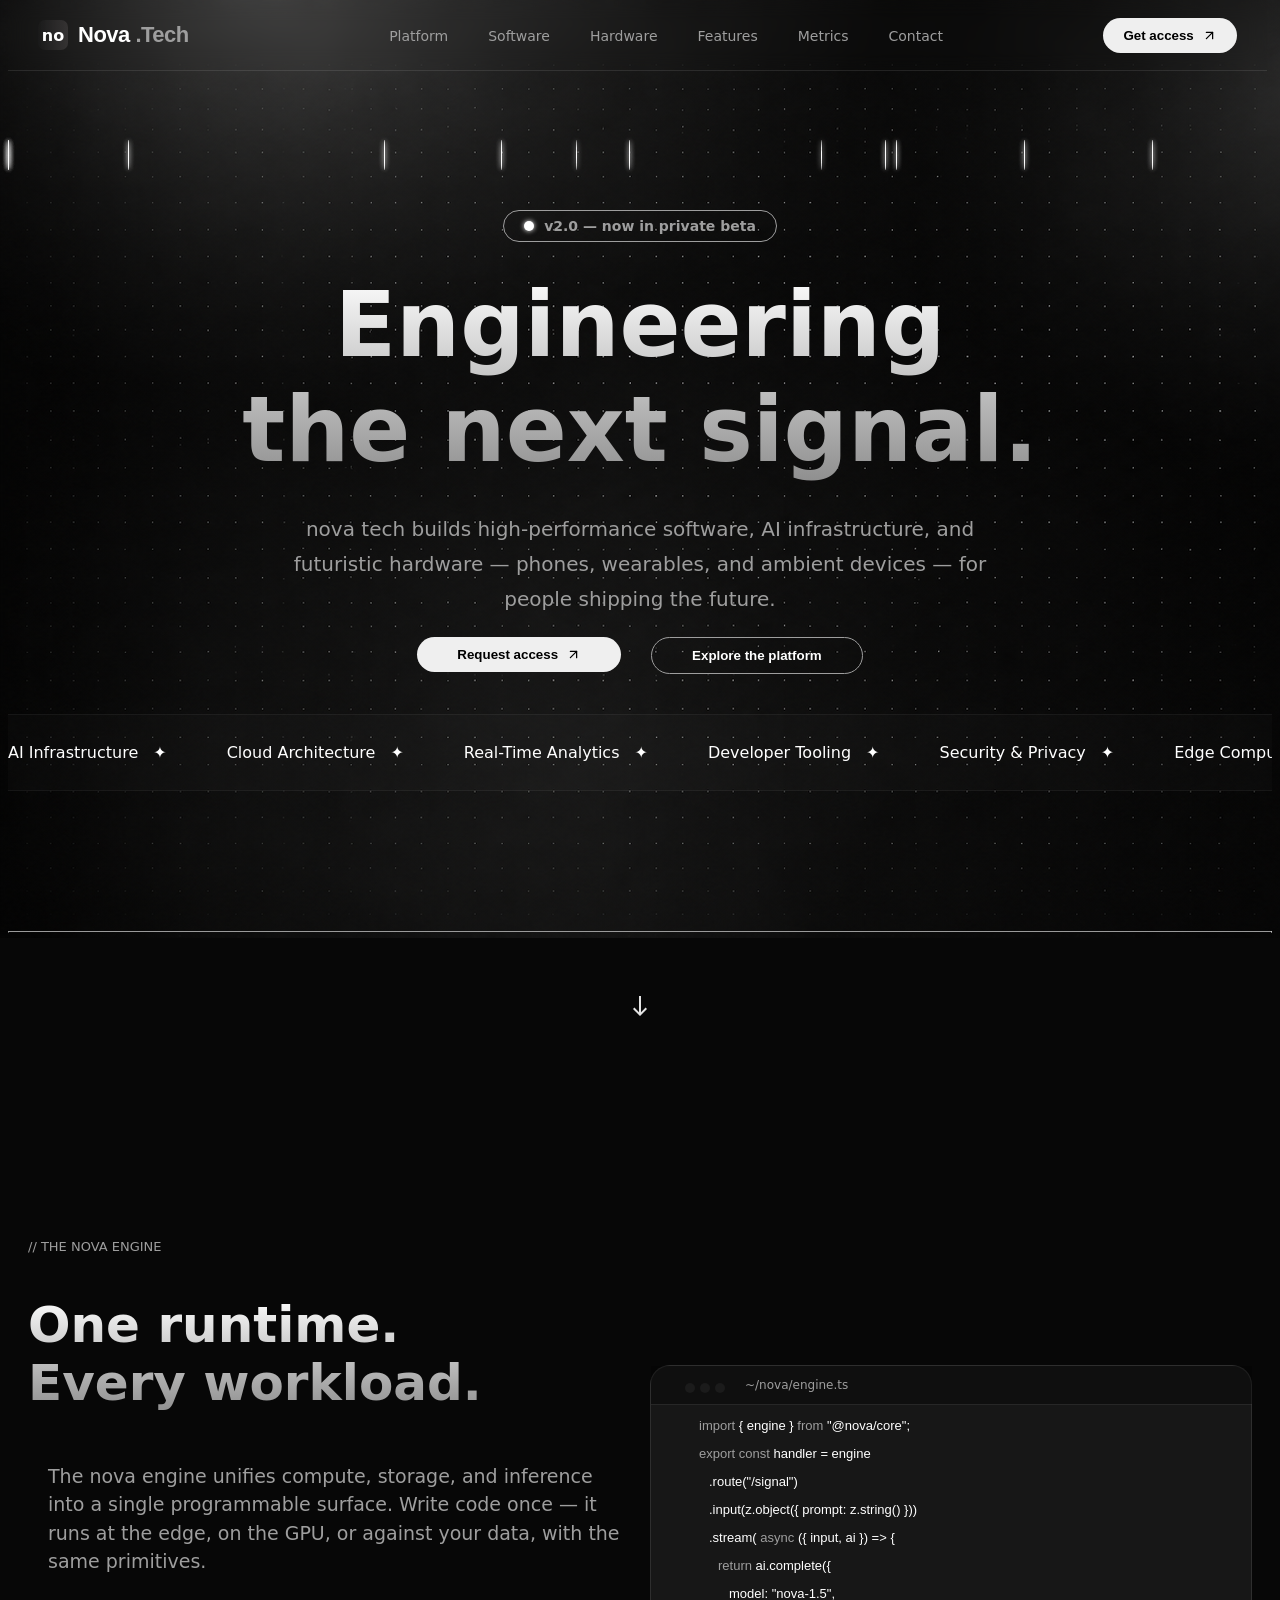
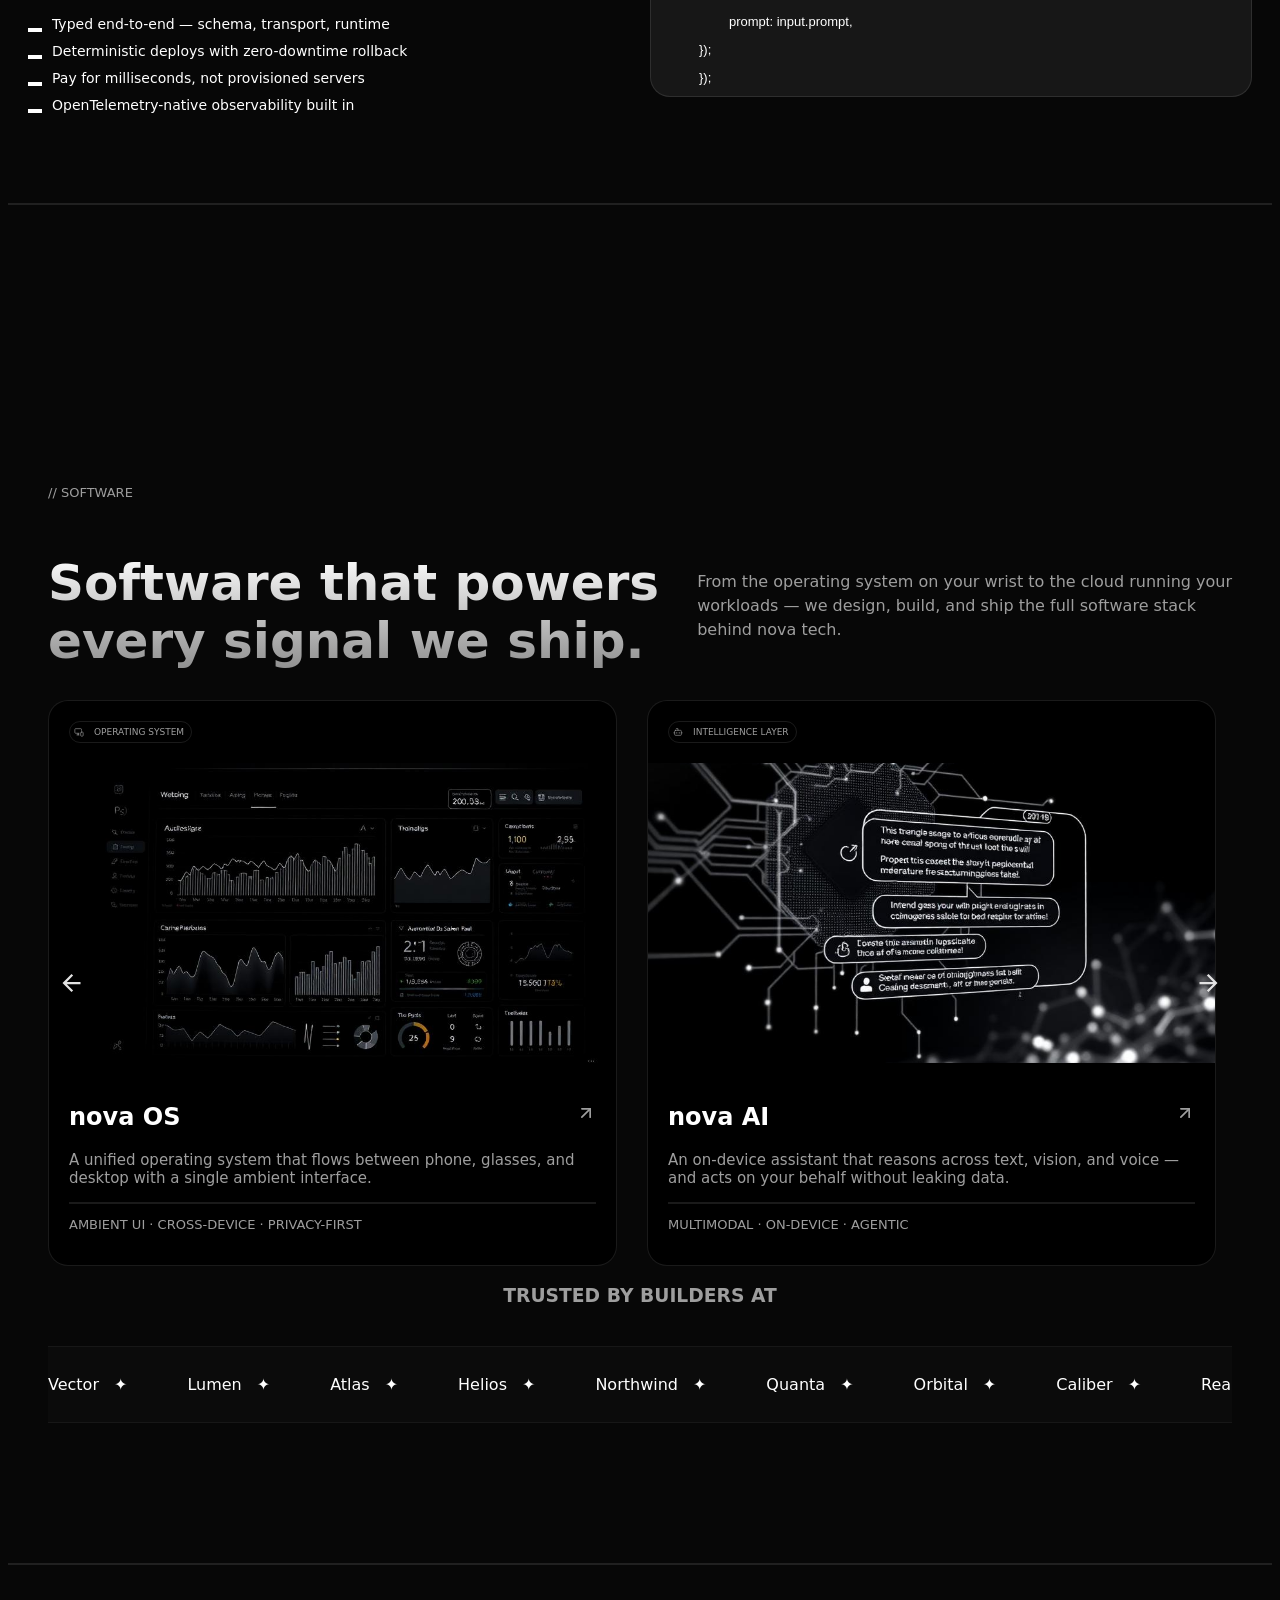
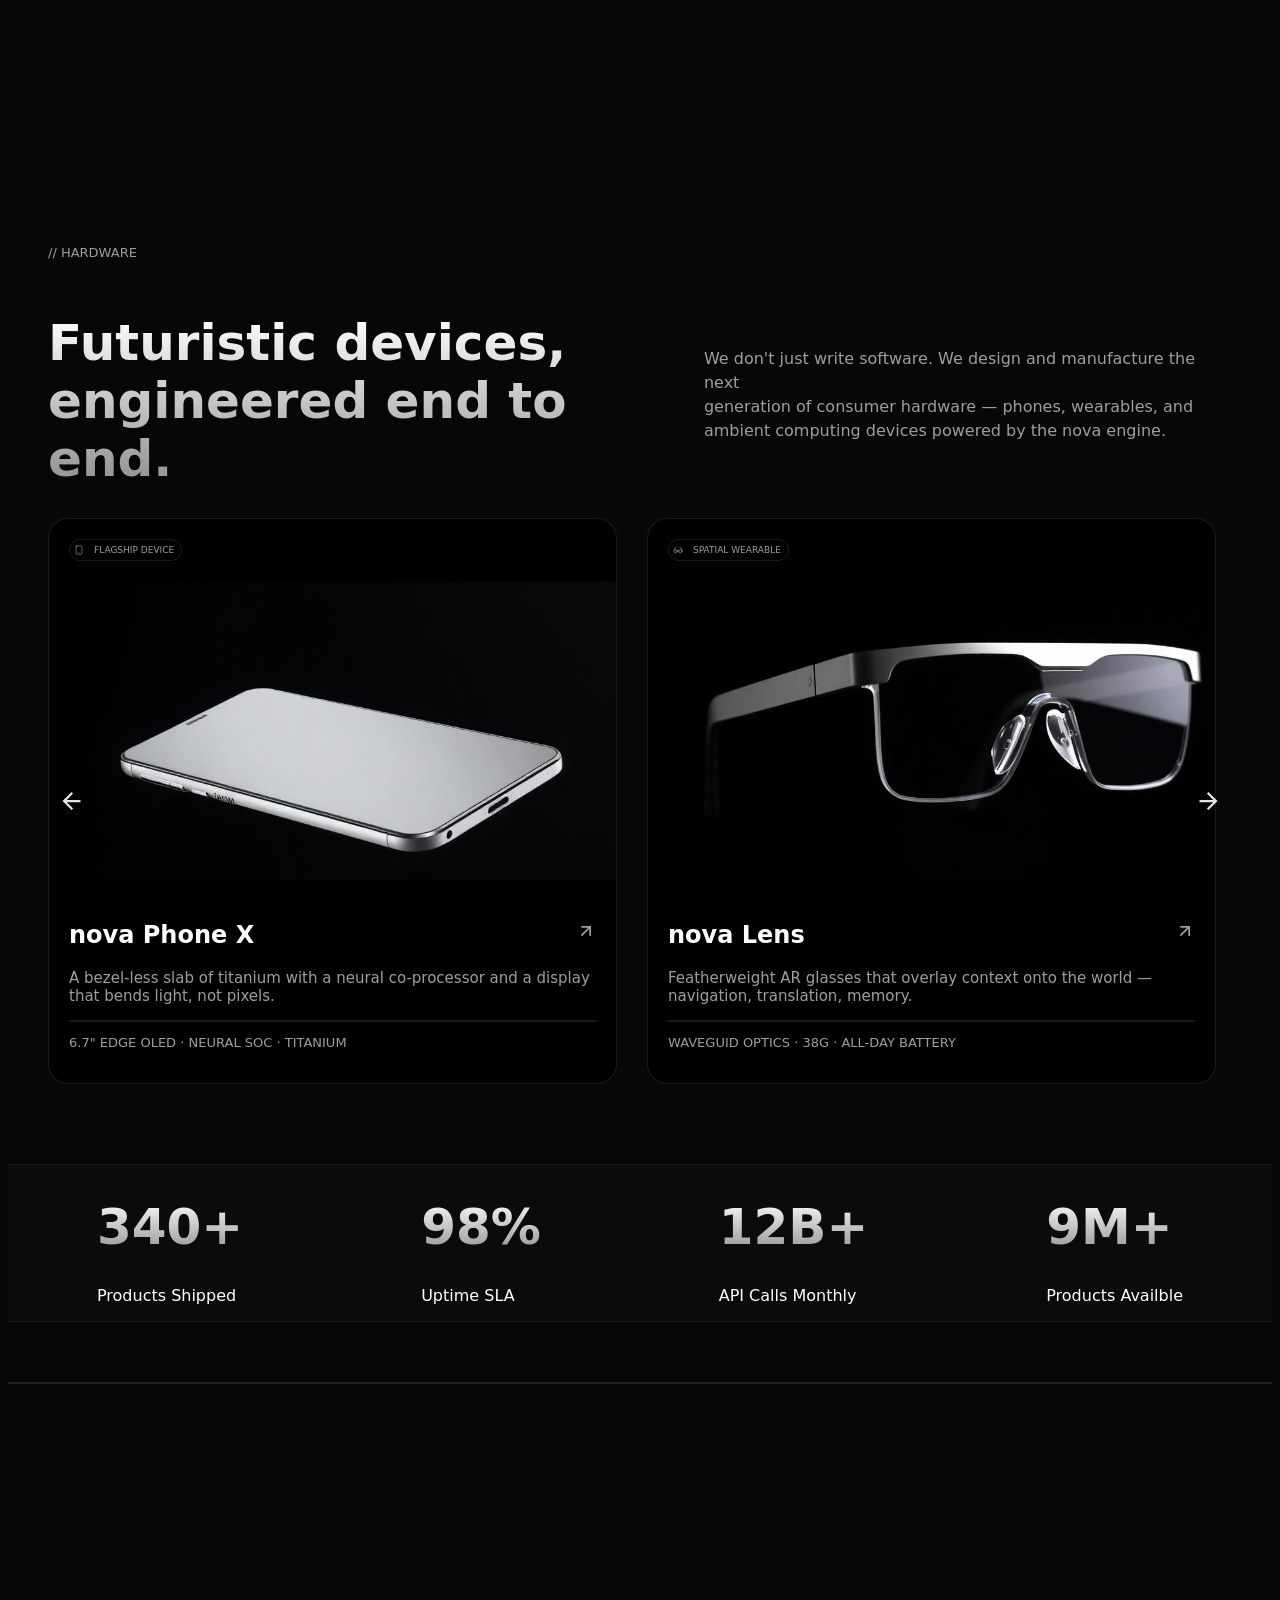
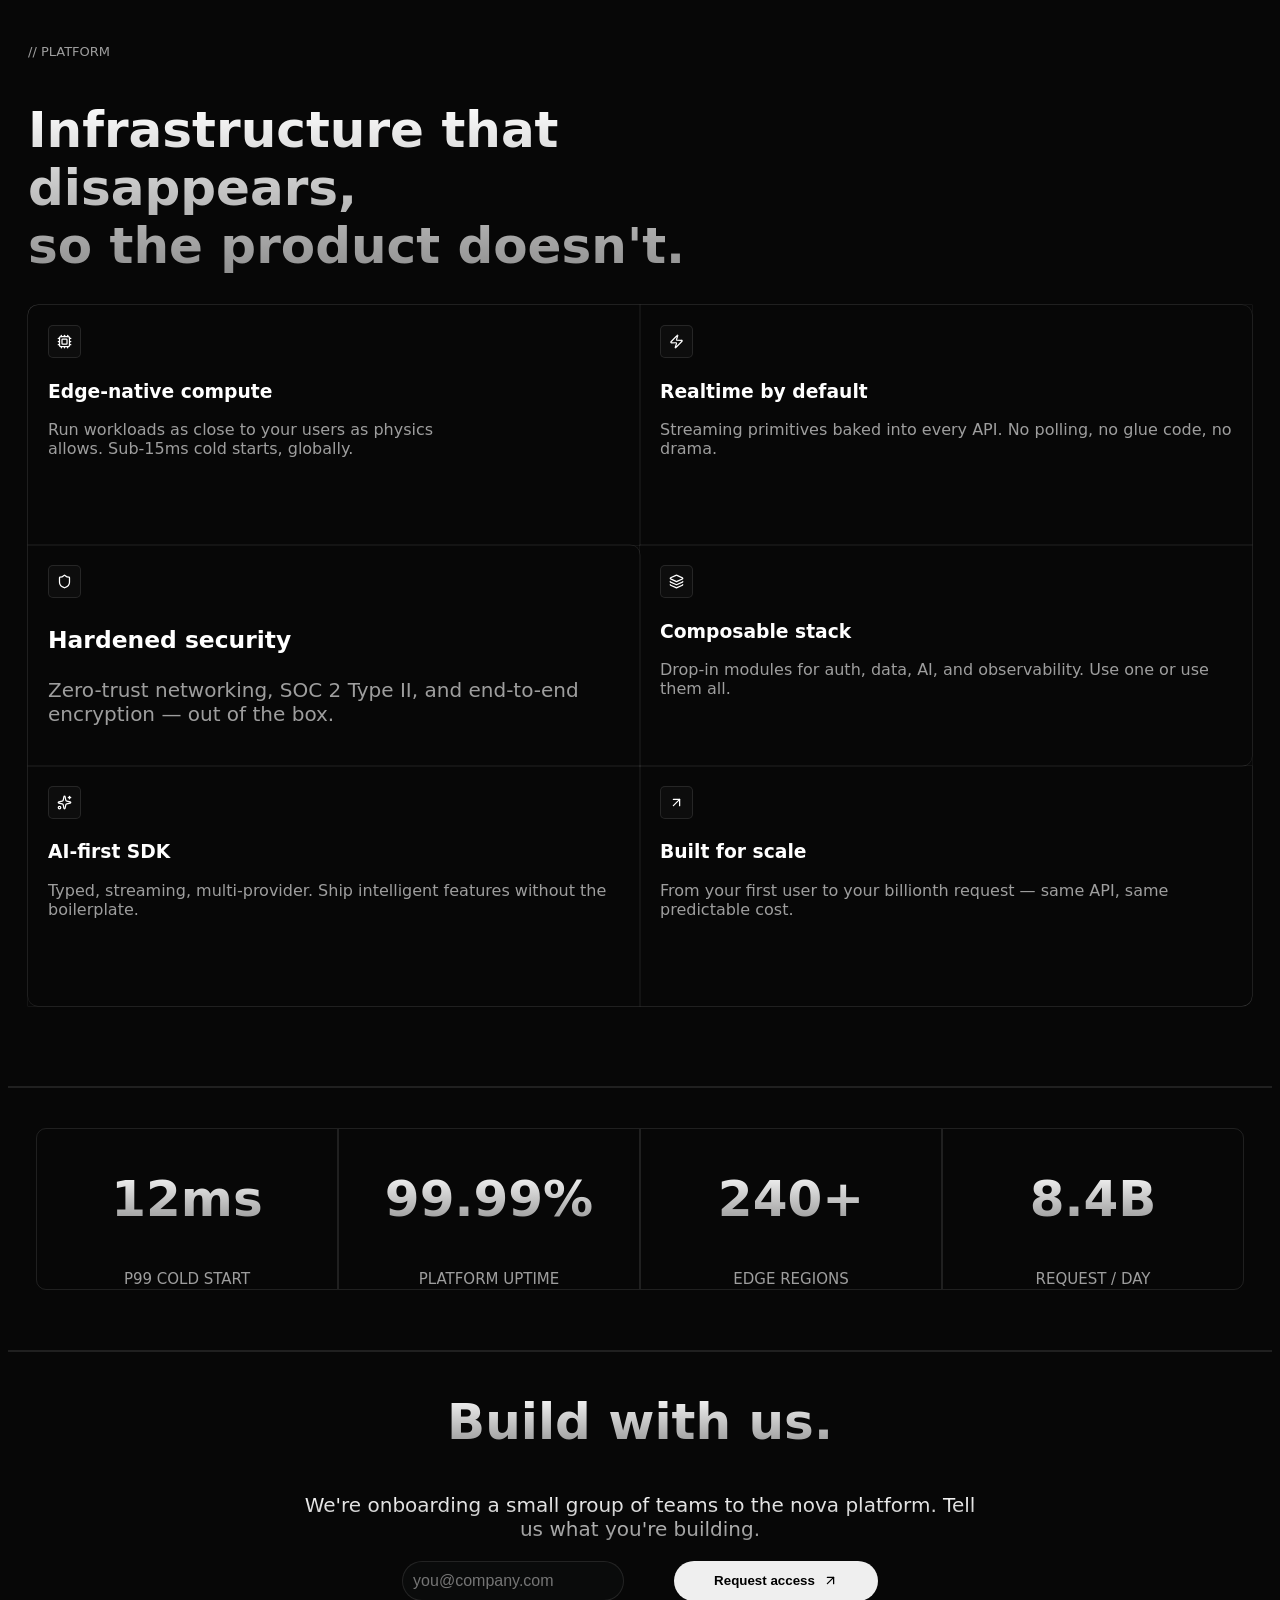
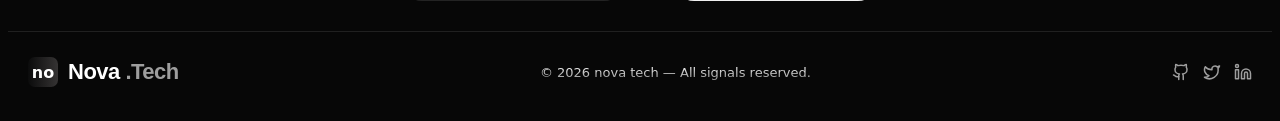
==== index.html @ 44301024 "Added a new file" ====
<!DOCTYPE html>
<html>
    <head>
        <title>Nova Tech</title>
        <link rel="stylesheet" href="./style.css">
        <link rel="stylesheet" href="./media.css">
        <link rel="stylesheet" href="https://cdn.jsdelivr.net/npm/swiper@11/swiper-bundle.min.css">
        <link rel="icon" href="./images/cropped_circle_image.png">
        <meta charset="UTF-8">
        <meta name="viewport" content="width=device-width, initial-scale=1.0">
        <meta name="description" content="NovaTech is a modern technology brand focused on innovation, creativity, and digital excellence.">
        <link rel="preconnect" href="https://fonts.googleapis.com">
        <meta name="google-site-verification" content="ZgzQs1_gN69D9tbxH2OCRXrzdr6I82sXh_3dMn0AiDs" />
        <meta name="keywords" content="Nova tech">
        <meta name="author" content="Nova-tech">
    </head>
    <body>
        <div class="rain"></div>
        <div class="rain slow" style="right:50%"></div>
        <div class="rain fast" style="left: 80%;"></div>
        <div class="rain slow" style="left:70%"></div>
        <div class="rain" style="right:35%"></div>
        <div class="rain" style="left:45%"></div>
        <div class="rain"></div>
        <div class="rain slow" style="right:60%"></div>
        <div class="rain fast" style="left: 10%;"></div>
        <div class="rain med" style="left: 30%;"></div>
        <div class="rain med" style="right: 30%;"></div>
        <div class="rain slow" style="left:90%"></div>
        <div class="rain med"></div>
        <div class="rain slow" style="right:50%"></div>
        <div class="rain fast" style="left: 80%;"></div>
        <div class="rain slow" style="left:70%"></div>
        <div class="rain"></div>
        <div class="rain"></div>
        <div class="rain"></div>
        <div class="rain slow" style="right:60%"></div>
        <div class="rain fast" style="left: 10%;"></div>
        <div class="rain med" style="left: 30%;"></div>
        <div class="rain med" style="right: 30%;"></div>
        <div class="rain slow" style="left:90%"></div>
        <nav>
            <div class="name">
                <span class="name-logo">no</span>
                <div class="logo">Nova <span>.Tech</span></div>
            </div>
            <ul class="nav-link">
                <li><a href="#platform">Platform</a></li>
                <li><a href="#software">Software</a></li>
                <li><a href="#hardware">Hardware</a></li>
                <li><a href="#features">Features</a></li>
                <li><a href="#metrics">Metrics</a></li>
                <li><a href="#contact">Contact</a></li>
            </ul>
            <button>
                Get access
                <svg xmlns="http://www.w3.org/2000/svg" width="24" height="24" viewBox="0 0 24 24" fill="none" stroke="currentColor" stroke-width="2" stroke-linecap="round" stroke-linejoin="round" class="lucide lucide-arrow-up-right h-3.5 w-3.5 transition-transform group-hover:translate-x-0.5 group-hover:-translate-y-0.5" aria-hidden="true"><path d="M7 7h10v10"></path><path d="M7 17 17 7"></path></svg>
            </button>
        </nav>
        <section class="hero-section">
            <div class="intro-card">
                <span class="circle"></span>
                <p>v2.0 — now in private beta</p>
            </div>
            <div class="intro">
                <h1>Engineering <br>the next signal.</h1>
                <p>nova tech builds high-performance software, AI infrastructure, and<br> futuristic hardware — phones, wearables, and ambient devices — for<br> people shipping the future.</p>
            </div>
            <div class="cta">
                <a href="#contact">
                    <button class="cta1">
                        Request access
                        <svg xmlns="http://www.w3.org/2000/svg" width="24" height="24" viewBox="0 0 24 24" fill="none" stroke="currentColor" stroke-width="2" stroke-linecap="round" stroke-linejoin="round" class="lucide lucide-arrow-up-right h-3.5 w-3.5 transition-transform group-hover:translate-x-0.5 group-hover:-translate-y-0.5" aria-hidden="true"><path d="M7 7h10v10"></path><path d="M7 17 17 7"></path></svg>
                    </button>
                </a>
                <a href="#metrics">
                    <button class="cta2">
                        Explore the platform
                    </button>
                </a>
            </div>
            <div class="wrapper">
                <div class="tracker">
                    <div class="wrapper-item">AI Infrastructure <span class="msep">✦</span></div>
                    <div class="wrapper-item">Cloud Architecture <span class="msep">✦</span></div>
                    <div class="wrapper-item">Real-Time Analytics <span class="msep">✦</span></div>
                    <div class="wrapper-item">Developer Tooling <span class="msep">✦</span></div>
                    <div class="wrapper-item">Security & Privacy <span class="msep">✦</span></div>
                    <div class="wrapper-item">Edge Computing <span class="msep">✦</span></div>
                    <div class="wrapper-item">AI Infrastructure <span class="msep">✦</span></div>
                    <div class="wrapper-item">Cloud Architecture <span class="msep">✦</span></div>
                    <div class="wrapper-item">Real-Time Analytics <span class="msep">✦</span></div>
                    <div class="wrapper-item">Developer Tooling <span class="msep">✦</span></div>
                    <div class="wrapper-item">Security & Privacy <span class="msep">✦</span></div>
                    <div class="wrapper-item">Edge Computing <span class="msep">✦</span></div>
                </div>
            </div>
            <hr class="first-border">
        </section>
        <button id="down">
            <svg class="down" xmlns="http://www.w3.org/2000/svg" height="24px" viewBox="0 -960 960 960" width="24px" fill="#e3e3e3"><path d="M480-80 200-360l56-56 184 183v-647h80v647l184-184 56 57L480-80Z"/></svg>
        </button>    
        <section class="platform" id="platform">
            <div class="platform-flex">
                <div class="platform1">
                  <p class="head-intro">// THE NOVA ENGINE</p>
                  <h1>One runtime.<br>Every workload.</h1>
                  <p class="description">The nova engine unifies compute, storage, and inference<br> into a single programmable surface. Write code once — it<br> runs at the edge, on the GPU, or against your data, with the<br> same primitives.</p>
                  <div class="p-flex">
                    <div class="rec"></div>
                    <p class="utility">Typed end-to-end — schema, transport, runtime</p>
                  </div>
                  <div class="p-flex">
                    <div class="rec"></div>
                    <p class="utility">Deterministic deploys with zero-downtime rollback</p>
                  </div>
                  <div class="p-flex">
                    <div class="rec"></div>
                    <p class="utility">Pay for milliseconds, not provisioned servers</p>
                  </div>
                  <div class="p-flex">
                    <div class="rec"></div>
                    <p class="utility">OpenTelemetry-native observability built in</p>
                  </div>                    
                </div>
                <div class="code-box">
                    <div class="code-box1">
                        <div class="circle-flex">
                            <div class="radius"></div>
                            <div class="radius"></div>
                            <div class="radius"></div>
                        </div>
                        <p>~/nova/engine.ts</p>
                    </div>
                    <div class="code-box2">
                        <p class="space"><span class="silver">import</span> { engine } <span class="silver">from</span> "@nova/core";</p>
                        <p class="space2">  <span class="silver">export const</span> handler = engine</p>
                        <p class="space3">.route("/signal")</p>
                        <p class="space4">.input(z.object({ prompt: z.string() }))</p>
                        <p class="space5">.stream( <span class="silver">async</span> ({ input, ai }) => {</p>
                        <p class="space6">    <span class="silver">return</span> ai.complete({</p>
                        <p class="space7">    model: "nova-1.5",</p>
                        <p class="space8">    prompt: input.prompt,</p>
                        <p class="space9">    });</p>
                        <p class="space10">});
                    </div>
                </div>
            </div>
        </section>
        <hr class="hr">
        <section class="software" id="software">
            <p class="head-intro">// SOFTWARE</p>
            <div class="intro-flex">
                <h1>Software that powers <br>every signal we ship.</h1>
                <p class="software-intro">From the operating system on your wrist to the cloud running your<br> workloads — we design, build, and ship the full software stack<br> behind nova tech.</p>
            </div>
            <div class="image-container swiper">
                <div class="image-box-flex ">
                    <div class="image-boxes swiper-wrapper ">
                        <div class="image-box swiper-slide ">
                            <div class="image-intro-container">
                                <div class="image-intro">
                                    <svg xmlns="http://www.w3.org/2000/svg" width="24" height="24" viewBox="0 0 24 24" fill="none" stroke="currentColor" stroke-width="1.5" stroke-linecap="round" stroke-linejoin="round" class="lucide lucide-monitor-smartphone h-3 w-3" aria-hidden="true"><path d="M18 8V6a2 2 0 0 0-2-2H4a2 2 0 0 0-2 2v7a2 2 0 0 0 2 2h8"></path><path d="M10 19v-3.96 3.15"></path><path d="M7 19h5"></path><rect width="6" height="10" x="16" y="12" rx="2"></rect></svg>
                                    <p>OPERATING SYSTEM</p>
                                </div>
                            </div>    
                            <div class="img-overflow">
                                <img src="./images/nova-os-BasXo_KD.jpg">
                            </div>
                            <div class="description">
                                <h2 class="heading">
                                    nova OS
                                    <svg xmlns="http://www.w3.org/2000/svg" width="24" height="24" viewBox="0 0 24 24" fill="none" stroke="currentColor" stroke-width="2" stroke-linecap="round" stroke-linejoin="round" class="lucide lucide-arrow-up-right h-4 w-4 shrink-0 text-muted-foreground transition-all group-hover:-translate-y-0.5 group-hover:translate-x-0.5 group-hover:text-foreground" aria-hidden="true"><path d="M7 7h10v10"></path><path d="M7 17 17 7"></path></svg>
                                </h2>
                                <p class="des">A unified operating system that flows between phone, glasses, and desktop with a single ambient interface.</p>
                                <hr class="hr2">
                                <p class="usage">AMBIENT UI · CROSS-DEVICE · PRIVACY-FIRST</p>
                            </div>    
                        </div>
                        <div class="image-box swiper-slide ">
                            <div class="image-intro-container">
                                <div class="image-intro">
                                    <svg xmlns="http://www.w3.org/2000/svg" width="24" height="24" viewBox="0 0 24 24" fill="none" stroke="currentColor" stroke-width="1.5" stroke-linecap="round" stroke-linejoin="round" class="lucide lucide-bot h-3 w-3" aria-hidden="true"><path d="M12 8V4H8"></path><rect width="16" height="12" x="4" y="8" rx="2"></rect><path d="M2 14h2"></path><path d="M20 14h2"></path><path d="M15 13v2"></path><path d="M9 13v2"></path></svg>
                                    <p>INTELLIGENCE LAYER</p>
                                </div>
                            </div>    
                            <div class="img-overflow">
                                <img class="radius-none" src="./images/nova-ai-CnviVT-R.jpg">
                            </div>
                            <div class="description">
                                <h2 class="heading">
                                    nova AI
                                    <svg xmlns="http://www.w3.org/2000/svg" width="24" height="24" viewBox="0 0 24 24" fill="none" stroke="currentColor" stroke-width="2" stroke-linecap="round" stroke-linejoin="round" class="lucide lucide-arrow-up-right h-4 w-4 shrink-0 text-muted-foreground transition-all group-hover:-translate-y-0.5 group-hover:translate-x-0.5 group-hover:text-foreground" aria-hidden="true"><path d="M7 7h10v10"></path><path d="M7 17 17 7"></path></svg>
                                </h2>
                                <p class="des">An on-device assistant that reasons across text, vision, and voice — and acts on your behalf without leaking data.</p>
                                <hr class="hr2">
                                <p class="usage">MULTIMODAL · ON-DEVICE · AGENTIC</p>
                            </div>    
                        </div>
                        <div class="image-box swiper-slide ">
                            <div class="image-intro-container">
                                <div class="image-intro">
                                    <svg xmlns="http://www.w3.org/2000/svg" width="24" height="24" viewBox="0 0 24 24" fill="none" stroke="currentColor" stroke-width="1.5" stroke-linecap="round" stroke-linejoin="round" class="lucide lucide-monitor-smartphone h-3 w-3" aria-hidden="true"><path d="M18 8V6a2 2 0 0 0-2-2H4a2 2 0 0 0-2 2v7a2 2 0 0 0 2 2h8"></path><path d="M10 19v-3.96 3.15"></path><path d="M7 19h5"></path><rect width="6" height="10" x="16" y="12" rx="2"></rect></svg>
                                    <p>OPERATING SYSTEM</p>
                                </div>
                            </div>    
                            <div class="img-overflow">
                                <img class="radius-none" src="./images/nova-studio-DqZw2fql.jpg">
                            </div>
                            <div class="description">
                                <h2 class="heading">
                                    nova Studio
                                    <svg xmlns="http://www.w3.org/2000/svg" width="24" height="24" viewBox="0 0 24 24" fill="none" stroke="currentColor" stroke-width="2" stroke-linecap="round" stroke-linejoin="round" class="lucide lucide-arrow-up-right h-4 w-4 shrink-0 text-muted-foreground transition-all group-hover:-translate-y-0.5 group-hover:translate-x-0.5 group-hover:text-foreground" aria-hidden="true"><path d="M7 7h10v10"></path><path d="M7 17 17 7"></path></svg>
                                </h2>
                                <p class="des">An end-to-end IDE with AI pair-programming, live deploy previews, and a typed runtime that catches bugs before commit.</p>
                                <hr class="hr2">
                                <p class="usage">AI PAIR-PROGRAMMING   ·   LIVE DEPLOY   ·   TYPED</p>
                            </div>    
                        </div>
                        <div class="image-box swiper-slide ">
                            <div class="image-intro-container">
                                <div class="image-intro">
                                    <svg xmlns="http://www.w3.org/2000/svg" width="24" height="24" viewBox="0 0 24 24" fill="none" stroke="currentColor" stroke-width="1.5" stroke-linecap="round" stroke-linejoin="round" class="lucide lucide-monitor-smartphone h-3 w-3" aria-hidden="true"><path d="M18 8V6a2 2 0 0 0-2-2H4a2 2 0 0 0-2 2v7a2 2 0 0 0 2 2h8"></path><path d="M10 19v-3.96 3.15"></path><path d="M7 19h5"></path><rect width="6" height="10" x="16" y="12" rx="2"></rect></svg>
                                    <p>OPERATING SYSTEM</p>
                                </div>
                            </div>    
                            <div class="img-overflow">
                                <img src="./images/nova-cloud-Fl2KYB4S.jpg">
                            </div>
                            <div class="description">
                                <h2 class="heading">nova Cloud
                                    <svg xmlns="http://www.w3.org/2000/svg" width="24" height="24" viewBox="0 0 24 24" fill="none" stroke="currentColor" stroke-width="2" stroke-linecap="round" stroke-linejoin="round" class="lucide lucide-arrow-up-right h-4 w-4 shrink-0 text-muted-foreground transition-all group-hover:-translate-y-0.5 group-hover:translate-x-0.5 group-hover:text-foreground" aria-hidden="true"><path d="M7 7h10v10"></path><path d="M7 17 17 7"></path></svg>
                                </h2>
                                <p class="des">A globally-distributed serverless platform that runs your workloads in milliseconds, billed by the millisecond.</p>
                                <hr class="hr2">
                                <p class="usage">240+ REGIONS · SERVERLESS · PER-MS BILLING</p>
                            </div>    
                        </div>


                    </div>
                </div>
                <svg class="swiper-button-prev" xmlns="http://www.w3.org/2000/svg" height="24px" viewBox="0 -960 960 960" width="24px" fill="#e3e3e3"><path d="m313-440 224 224-57 56-320-320 320-320 57 56-224 224h487v80H313Z"/></svg>
                <svg class="swiper-button-next" xmlns="http://www.w3.org/2000/svg" height="24px" viewBox="0 -960 960 960" width="24px" fill="#e3e3e3"><path d="M647-440H160v-80h487L423-744l57-56 320 320-320 320-57-56 224-224Z"/></svg>
            </div>
            <h3 class="users">TRUSTED BY BUILDERS AT</h3>    
            <div class="wrapper">
                <div class="tracker">
                    <div class="wrapper-item">Vector <span class="msep">✦</span></div>
                    <div class="wrapper-item">Lumen <span class="msep">✦</span></div>
                    <div class="wrapper-item">Atlas <span class="msep">✦</span></div>
                    <div class="wrapper-item">Helios <span class="msep">✦</span></div>
                    <div class="wrapper-item">Northwind <span class="msep">✦</span></div>
                    <div class="wrapper-item">Quanta <span class="msep">✦</span></div>
                    <div class="wrapper-item">Orbital <span class="msep">✦</span></div>
                    <div class="wrapper-item">Caliber <span class="msep">✦</span></div>
                    <div class="wrapper-item">Real-Time Analytics <span class="msep">✦</span></div>
                    <div class="wrapper-item">Daily-mail <span class="msep">✦</span></div>
                    <div class="wrapper-item">hero-city <span class="msep">✦</span></div>
                    <div class="wrapper-item">Quantum-tech <span class="msep">✦</span></div>
                </div>
            </div>
        </section>
        <hr class="hr">
        <section class="hardware" id="hardware">
            <p class="head-intro">// HARDWARE</p>
            <div class="intro-flex">
                <h1>Futuristic devices,<br>engineered end to end.</h1>
                <p class="software-intro"> We don't just write software. We design and manufacture the next<br> generation of consumer hardware — phones, wearables, and<br> ambient computing devices powered by the nova engine.</p>
            </div>
            <div class="image-container swiper">
                <div class="image-box-flex ">
                    <div class="image-boxes swiper-wrapper ">
                        <div class="image-box swiper-slide ">
                            <div class="image-intro-container">
                                <div class="image-intro">
                                    <svg xmlns="http://www.w3.org/2000/svg" width="24" height="24" viewBox="0 0 24 24" fill="none" stroke="currentColor" stroke-width="1.5" stroke-linecap="round" stroke-linejoin="round" class="lucide lucide-smartphone h-3 w-3" aria-hidden="true"><rect width="14" height="20" x="5" y="2" rx="2" ry="2"></rect><path d="M12 18h.01"></path></svg>
                                    <p>FLAGSHIP DEVICE</p>
                                </div>
                            </div>    
                            <div class="img-overflow">
                                <img  class="radius-none"src="./images/nova-phone-jQ48IdUB.jpg">
                            </div>
                            <div class="description">
                                <h2 class="heading">
                                    nova Phone X
                                    <svg xmlns="http://www.w3.org/2000/svg" width="24" height="24" viewBox="0 0 24 24" fill="none" stroke="currentColor" stroke-width="2" stroke-linecap="round" stroke-linejoin="round" class="lucide lucide-arrow-up-right h-4 w-4 shrink-0 text-muted-foreground transition-all group-hover:-translate-y-0.5 group-hover:translate-x-0.5 group-hover:text-foreground" aria-hidden="true"><path d="M7 7h10v10"></path><path d="M7 17 17 7"></path></svg>
                                </h2>
                                <p class="des">A bezel-less slab of titanium with a neural co-processor and a display that bends light, not pixels.</p>
                                <hr class="hr2">
                                <p class="usage">6.7" EDGE OLED · NEURAL SOC · TITANIUM</p>
                            </div>    
                        </div>
                        <div class="image-box swiper-slide ">
                            <div class="image-intro-container">
                                <div class="image-intro">
                                    <svg xmlns="http://www.w3.org/2000/svg" width="24" height="24" viewBox="0 0 24 24" fill="none" stroke="currentColor" stroke-width="1.5" stroke-linecap="round" stroke-linejoin="round" class="lucide lucide-glasses h-3 w-3" aria-hidden="true"><circle cx="6" cy="15" r="4"></circle><circle cx="18" cy="15" r="4"></circle><path d="M14 15a2 2 0 0 0-2-2 2 2 0 0 0-2 2"></path><path d="M2.5 13 5 7c.7-1.3 1.4-2 3-2"></path><path d="M21.5 13 19 7c-.7-1.3-1.5-2-3-2"></path></svg>
                                    <p>SPATIAL WEARABLE</p>
                                </div>
                            </div>    
                            <div class="img-overflow">
                                <img  src="./images/nova-lens-CfT1_SBi.jpg">
                            </div>
                            <div class="description">
                                <h2 class="heading">
                                    nova Lens
                                    <svg xmlns="http://www.w3.org/2000/svg" width="24" height="24" viewBox="0 0 24 24" fill="none" stroke="currentColor" stroke-width="2" stroke-linecap="round" stroke-linejoin="round" class="lucide lucide-arrow-up-right h-4 w-4 shrink-0 text-muted-foreground transition-all group-hover:-translate-y-0.5 group-hover:translate-x-0.5 group-hover:text-foreground" aria-hidden="true"><path d="M7 7h10v10"></path><path d="M7 17 17 7"></path></svg>
                                </h2>
                                <p class="des">Featherweight AR glasses that overlay context onto the world — navigation, translation, memory.</p>
                                <hr class="hr2">
                                <p class="usage">WAVEGUID OPTICS · 38G · ALL-DAY BATTERY</p>
                            </div>    
                        </div>
                        <div class="image-box swiper-slide ">
                            <div class="image-intro-container">
                                <div class="image-intro">
                                     <svg xmlns="http://www.w3.org/2000/svg" width="24" height="24" viewBox="0 0 24 24" fill="none" stroke="currentColor" stroke-width="1.5" stroke-linecap="round" stroke-linejoin="round" class="lucide lucide-watch h-3 w-3" aria-hidden="true"><path d="M12 10v2.2l1.6 1"></path><path d="m16.13 7.66-.81-4.05a2 2 0 0 0-2-1.61h-2.68a2 2 0 0 0-2 1.61l-.78 4.05"></path><path d="m7.88 16.36.8 4a2 2 0 0 0 2 1.61h2.72a2 2 0 0 0 2-1.61l.81-4.05"></path><circle cx="12" cy="12" r="6"></circle></svg>
                                     <p>AMBIENT COMPUTE</p>
                                </div>
                            </div>    
                            <div class="img-overflow">
                                <img src="./images/nova-band-B6y-_YAl.jpg">
                            </div>
                            <div class="description">
                                <h2 class="heading">
                                    nova Band
                                    <svg xmlns="http://www.w3.org/2000/svg" width="24" height="24" viewBox="0 0 24 24" fill="none" stroke="currentColor" stroke-width="2" stroke-linecap="round" stroke-linejoin="round" class="lucide lucide-arrow-up-right h-4 w-4 shrink-0 text-muted-foreground transition-all group-hover:-translate-y-0.5 group-hover:translate-x-0.5 group-hover:text-foreground" aria-hidden="true"><path d="M7 7h10v10"></path><path d="M7 17 17 7"></path></svg>
                                </h2>
                                <p class="des">A wrist-worn sensor array that reads 38 biosignals and sleeps for two weeks on a single charge.</p>
                                <hr class="hr2">
                                <p class="usage">38 BIOSIGNALS · 14-DAY BATTERY · IP69</p>
                            </div>    
                        </div>
                        <div class="image-box swiper-slide ">
                            <div class="image-intro-container">
                                <div class="image-intro">
                                    <svg xmlns="http://www.w3.org/2000/svg" width="24" height="24" viewBox="0 0 24 24" fill="none" stroke="currentColor" stroke-width="1.5" stroke-linecap="round" stroke-linejoin="round" class="lucide lucide-headphones h-3 w-3" aria-hidden="true"><path d="M3 14h3a2 2 0 0 1 2 2v3a2 2 0 0 1-2 2H5a2 2 0 0 1-2-2v-7a9 9 0 0 1 18 0v7a2 2 0 0 1-2 2h-1a2 2 0 0 1-2-2v-3a2 2 0 0 1 2-2h3"></path></svg>
                                    <p>SPATIAL AUDIO</p>
                                </div>
                            </div>    
                            <div class="img-overflow">
                                <img class="radius-none" src="./images/nova-buds-Dwkx-Lp4.jpg">
                            </div>
                            <div class="description">
                                <h2 class="heading">
                                    nova Buds Pro
                                    <svg xmlns="http://www.w3.org/2000/svg" width="24" height="24" viewBox="0 0 24 24" fill="none" stroke="currentColor" stroke-width="2" stroke-linecap="round" stroke-linejoin="round" class="lucide lucide-arrow-up-right h-4 w-4 shrink-0 text-muted-foreground transition-all group-hover:-translate-y-0.5 group-hover:translate-x-0.5 group-hover:text-foreground" aria-hidden="true"><path d="M7 7h10v10"></path><path d="M7 17 17 7"></path></svg>
                                </h2>
                                <p class="des">Lossless wireless audio with on-device translation,noise cancellation and adaptive noise sculpting.</p>
                                <hr class="hr2">
                                <p class="usage">LOSSLESS · ADAPTIVE ANC · LIVE TRANSLATION</p>
                            </div>    
                        </div>
                    </div>
                </div>
                <svg class="swiper-button-prev" xmlns="http://www.w3.org/2000/svg" height="24px" viewBox="0 -960 960 960" width="24px" fill="#e3e3e3"><path d="m313-440 224 224-57 56-320-320 320-320 57 56-224 224h487v80H313Z"/></svg>
                <svg class="swiper-button-next" xmlns="http://www.w3.org/2000/svg" height="24px" viewBox="0 -960 960 960" width="24px" fill="#e3e3e3"><path d="M647-440H160v-80h487L423-744l57-56 320 320-320 320-57-56 224-224Z"/></svg>
            </div>
        </section>
        <div class="wrapper2">
            <div class="info">
                <h1 class="hardware2">340+</h1>
                <p>Products Shipped</p>
            </div>
            <div class="info">
                <h1 class="hardware2">98%</h1>
                <p>Uptime SLA</p>
            </div>
            <div class="info">
                <h1 class="hardware2">12B+</h1>
                <p>API Calls Monthly</p>
            </div>
            <div class="info">
                <h1 class="hardware2">9M+</h1>
                <p>Products Availble</p>
            </div>
        </div>
        <hr class="hr">
        <section class="features" id="features">
             <p class="head-intro">// PLATFORM</p>
             <h1>Infrastructure that <br>disappears,<br>so the product doesn't.</h1>
             <div class="main-box">
                <div class=" box2">
                    <svg xmlns="http://www.w3.org/2000/svg" width="24" height="24" viewBox="0 0 24 24" fill="none" stroke="currentColor" stroke-width="2" stroke-linecap="round" stroke-linejoin="round" class="lucide lucide-cpu h-4 w-4" aria-hidden="true"><path d="M12 20v2"></path><path d="M12 2v2"></path><path d="M17 20v2"></path><path d="M17 2v2"></path><path d="M2 12h2"></path><path d="M2 17h2"></path><path d="M2 7h2"></path><path d="M20 12h2"></path><path d="M20 17h2"></path><path d="M20 7h2"></path><path d="M7 20v2"></path><path d="M7 2v2"></path><rect x="4" y="4" width="16" height="16" rx="2"></rect><rect x="8" y="8" width="8" height="8" rx="1"></rect></svg>
                    <h3>Edge-native compute</h3>
                    <p>Run workloads as close to your users as physics<br> allows. Sub-15ms cold starts, globally.</p>
                </div>
                <div class="box">
                    <svg xmlns="http://www.w3.org/2000/svg" width="24" height="24" viewBox="0 0 24 24" fill="none" stroke="currentColor" stroke-width="2" stroke-linecap="round" stroke-linejoin="round" class="lucide lucide-zap h-4 w-4" aria-hidden="true"><path d="M4 14a1 1 0 0 1-.78-1.63l9.9-10.2a.5.5 0 0 1 .86.46l-1.92 6.02A1 1 0 0 0 13 10h7a1 1 0 0 1 .78 1.63l-9.9 10.2a.5.5 0 0 1-.86-.46l1.92-6.02A1 1 0 0 0 11 14z"></path></svg>
                    <h3>Realtime by default</h3>
                    <p>Streaming primitives baked into every API. No polling, no glue code, no drama.</p>
                </div>
                <div class="box3">
                    <svg xmlns="http://www.w3.org/2000/svg" width="24" height="24" viewBox="0 0 24 24" fill="none" stroke="currentColor" stroke-width="2" stroke-linecap="round" stroke-linejoin="round" class="lucide lucide-shield h-4 w-4" aria-hidden="true"><path d="M20 13c0 5-3.5 7.5-7.66 8.95a1 1 0 0 1-.67-.01C7.5 20.5 4 18 4 13V6a1 1 0 0 1 1-1c2 0 4.5-1.2 6.24-2.72a1.17 1.17 0 0 1 1.52 0C14.51 3.81 17 5 19 5a1 1 0 0 1 1 1z"></path></svg>
                    <h3>Hardened security</h3>
                    <p>Zero-trust networking, SOC 2 Type II, and end-to-end encryption — out of the box.<p>
                </div>
                <div class=" box-end-start">
                    <svg xmlns="http://www.w3.org/2000/svg" width="24" height="24" viewBox="0 0 24 24" fill="none" stroke="currentColor" stroke-width="2" stroke-linecap="round" stroke-linejoin="round" class="lucide lucide-layers h-4 w-4" aria-hidden="true"><path d="M12.83 2.18a2 2 0 0 0-1.66 0L2.6 6.08a1 1 0 0 0 0 1.83l8.58 3.91a2 2 0 0 0 1.66 0l8.58-3.9a1 1 0 0 0 0-1.83z"></path><path d="M2 12a1 1 0 0 0 .58.91l8.6 3.91a2 2 0 0 0 1.65 0l8.58-3.9A1 1 0 0 0 22 12"></path><path d="M2 17a1 1 0 0 0 .58.91l8.6 3.91a2 2 0 0 0 1.65 0l8.58-3.9A1 1 0 0 0 22 17"></path></svg>
                    <h3>Composable stack</h3>
                    <p>Drop-in modules for auth, data, AI, and observability. Use one or use them all.</p>
                </div>
                <div class="box">
                    <svg xmlns="http://www.w3.org/2000/svg" width="24" height="24" viewBox="0 0 24 24" fill="none" stroke="currentColor" stroke-width="2" stroke-linecap="round" stroke-linejoin="round" class="lucide lucide-sparkles h-4 w-4" aria-hidden="true"><path d="M11.017 2.814a1 1 0 0 1 1.966 0l1.051 5.558a2 2 0 0 0 1.594 1.594l5.558 1.051a1 1 0 0 1 0 1.966l-5.558 1.051a2 2 0 0 0-1.594 1.594l-1.051 5.558a1 1 0 0 1-1.966 0l-1.051-5.558a2 2 0 0 0-1.594-1.594l-5.558-1.051a1 1 0 0 1 0-1.966l5.558-1.051a2 2 0 0 0 1.594-1.594z"></path><path d="M20 2v4"></path><path d="M22 4h-4"></path><circle cx="4" cy="20" r="2"></circle></svg>
                    <h3>AI-first SDK</h3>
                    <p>Typed, streaming, multi-provider. Ship intelligent features without the boilerplate.</p>
                </div>
                <div class="box-end">
                    <svg xmlns="http://www.w3.org/2000/svg" width="24" height="24" viewBox="0 0 24 24" fill="none" stroke="currentColor" stroke-width="2" stroke-linecap="round" stroke-linejoin="round" class="lucide lucide-arrow-up-right h-4 w-4" aria-hidden="true"><path d="M7 7h10v10"></path><path d="M7 17 17 7"></path></svg>
                    <h3>Built for scale</h3>
                    <p>From your first user to your billionth request — same API, same predictable cost.</p>
                </div>
             </div>
        </section>
        <hr class="hr">
        <section class="metrics" id="metrics">
            <div class="metrics-boxes">
                <div class="metrics-box-1">
                    <h1>12ms</h1>
                    <p>P99 COLD START</p>
                </div>
                <div class="metrics-box">
                    <h1>99.99%</h1>
                    <p>PLATFORM UPTIME</p>
                </div>
                <div class="metrics-box">
                    <h1>240+</h1>
                    <p>EDGE REGIONS</p>
                </div>
                <div class="metrics-box-end">
                    <h1>8.4B</h1>
                    <p>REQUEST / DAY</p>
                </div>
            </div>
        </section>
        <hr class="hr">
        <section class="contact" id="contact">
            <h1>Build with us.</h1>
            <p>We're onboarding a small group of teams to the nova platform. Tell<br> us what you're building.</p>
            <div class="last-flex">
                <input type="email" placeholder="you@company.com">
                <button id ="cta" class="cta1">
                    Request access
                    <svg xmlns="http://www.w3.org/2000/svg" width="24" height="24" viewBox="0 0 24 24" fill="none" stroke="currentColor" stroke-width="2" stroke-linecap="round" stroke-linejoin="round" class="lucide lucide-arrow-up-right h-3.5 w-3.5 transition-transform group-hover:translate-x-0.5 group-hover:-translate-y-0.5" aria-hidden="true"><path d="M7 7h10v10"></path><path d="M7 17 17 7"></path></svg>
                </button>
            </div>
            <p id="text"></p>
        </section>
        <section class="footer">
            <div class="footer-flex">
                <div class="name">
                    <span class="name-logo">no</span>
                    <div class="logo">Nova <span>.Tech</span></div>
                </div>
                <p>© 2026 nova tech — All signals reserved.</p>
                <div class="svg-box">
                    <svg xmlns="http://www.w3.org/2000/svg" width="24" height="24" viewBox="0 0 24 24" fill="none" stroke="currentColor" stroke-width="2" stroke-linecap="round" stroke-linejoin="round" class="lucide lucide-github h-4 w-4" aria-hidden="true"><path d="M15 22v-4a4.8 4.8 0 0 0-1-3.5c3 0 6-2 6-5.5.08-1.25-.27-2.48-1-3.5.28-1.15.28-2.35 0-3.5 0 0-1 0-3 1.5-2.64-.5-5.36-.5-8 0C6 2 5 2 5 2c-.3 1.15-.3 2.35 0 3.5A5.403 5.403 0 0 0 4 9c0 3.5 3 5.5 6 5.5-.39.49-.68 1.05-.85 1.65-.17.6-.22 1.23-.15 1.85v4"></path><path d="M9 18c-4.51 2-5-2-7-2"></path></svg>
                    <svg xmlns="http://www.w3.org/2000/svg" width="24" height="24" viewBox="0 0 24 24" fill="none" stroke="currentColor" stroke-width="2" stroke-linecap="round" stroke-linejoin="round" class="lucide lucide-twitter h-4 w-4" aria-hidden="true"><path d="M22 4s-.7 2.1-2 3.4c1.6 10-9.4 17.3-18 11.6 2.2.1 4.4-.6 6-2C3 15.5.5 9.6 3 5c2.2 2.6 5.6 4.1 9 4-.9-4.2 4-6.6 7-3.8 1.1 0 3-1.2 3-1.2z"></path></svg>
                    <svg xmlns="http://www.w3.org/2000/svg" width="24" height="24" viewBox="0 0 24 24" fill="none" stroke="currentColor" stroke-width="2" stroke-linecap="round" stroke-linejoin="round" class="lucide lucide-linkedin h-4 w-4" aria-hidden="true"><path d="M16 8a6 6 0 0 1 6 6v7h-4v-7a2 2 0 0 0-2-2 2 2 0 0 0-2 2v7h-4v-7a6 6 0 0 1 6-6z"></path><rect width="4" height="12" x="2" y="9"></rect><circle cx="4" cy="4" r="2"></circle></svg>
                </div>
            </div>
        </section>
        <script src="https://cdn.jsdelivr.net/npm/swiper@11/swiper-bundle.min.js"></script>
        <script src="./script.js"></script>
    </body>
</html>
---- style.css ----
:root {
    --bg: #070707;
    --surface: #080c1a;
    --accent: #00f0ff;
    --accent2: #7b5ea7;
    --accent3: #ff3cac;
    --text:#fff;
    --muted: #9e9e9e;
}

html { scroll-behavior: smooth; }
body {
    background:url("./images/last.png");
    font-family: "Inter", ui-sans-serif, system-ui, sans-serif;
    background-repeat: no-repeat;
    overflow-x:hidden ;
    background-color: var(--bg);
    color:var(--muted)
}
.logo {
    font-family: 'Syne', sans-serif;
    font-size: 22px;
    font-weight: 800; 
    color: #fff; 
    letter-spacing: -0.5px;
}
.logo span {
    color: #9e9e9e;

}
nav {
    display:flex;
    position: fixed;
    top: 0; 
    left: 1;
    right: 1;
    z-index: 100;
    align-items: center;
    width:96%;
    justify-content: space-between;
    border-bottom: 1px solid #ffffff1a;
    height: 70px;
    backdrop-filter: blur(10px);
    padding-left: 30px;
}

.nav-link {
    display:flex;
    gap:40px;
    z-index: 1000;
    position: relative;
}
.nav-link li a {
    color:#9e9e9e; 
    font-size: 14px;
    font-weight: 500;
    text-decoration: none;
    transition: 0.3s;
}
nav button {
    display:flex;
    justify-content: center;
    gap:8px;
    align-items: center;
    padding: 10px 20px;
    border: none;
    transition: 0.4s;
    border-radius: 20px;
    font-weight: 900;
    margin-right: 30px;
    
}
nav button:hover {
    transform: translateX(5px);
}
nav button svg:hover {
    transform: translateX(5px);
}
nav button svg {
    width:15px;
    height:15px;
    transition: 0.4s;
}
.nav-link li a:hover {
    color:var(--text);
}
.nav-link li   {
    color:var(--muted);
    list-style-type: none;
}
.hero-section .intro-card p {
    font-size: 14px;
    color: #9e9e9e;
}
.intro-card {
    transform: translateY(70px);
    text-align: center;
    border-radius: 999px;
    justify-content: center;
    display: flex;
    align-items: center;
    border: 1px solid #9e9e9e;
    width:fit-content;
    height: 30px;
    margin-left: auto;
    margin-right: auto;
    padding: 0px 20px;
    font-weight: 700;
    margin-top: 140px;
}
.circle {
    background-color:white;
    box-shadow:0 0 5px white;
    width: 10px;    animation-name: circle;
    height: 10px;
    border-radius: 100%;
    margin-right: 10px;
    animation: circle 3s ease-in-out infinite;
}
@keyframes circle {
    0%,100% {
        scale:0.2;
    }
    50% {
        scale:1;

    }
}
.rain {
    background-color:white;
    box-shadow:0 0 5px white;
    width: 1px;
    height: 30px;
    border-radius: 100%;
    margin-right: 10px;
    animation-iteration-count: infinite;
    animation-name: fall;
    animation-duration: 10s;
    position: fixed;
}
@keyframes fall {
   to { transform:translateY(110vh); 
   }
}
.slow {
    font-size:30px;
    animation-duration: 20s,25s;
    animation-iteration-count: infinite;
    animation-name: fall,side;
    position: fixed; 
    transition: 3s;
}
.fast {
    font-size: 50px;
    animation-duration: 30s,35s;
    color:white;
    animation-iteration-count: infinite;
    animation-name: fall,side;
    position: fixed;
    color: #2b6cff;
    transition: 3s;
}
.med {
    font-size: 50px;
    animation-duration: 25s,35s;
    color:white;
    animation-iteration-count: infinite;
    animation-name: fall,side;
    position: fixed;
    color: #2b6cff;
    transition: 3s;
}
.intro h1 {
    font:90px "space Grotesk",ui-sans-serif,system;
    text-align: center;
    background: linear-gradient(180deg, oklch(100% 0 0) 0%, oklch(65% 0 0) 100%);
    -webkit-background-clip: text;
    background-clip: text;
    color:#0000;
    margin-top: 100px;
    font-family: "Inter", ui-sans-serif, system-ui, sans-serif;
    font-weight: 700;
    margin-bottom: 30px;
}
.intro p {
    text-align: center;
    color:var(--muted);
    font-size: 20px;
    font-weight: 500;
    line-height: 35px;
}
.cta {
    display:flex;
    justify-content: center;
    gap:30px;
}
.cta1 {
    display:flex;
    justify-content: center;
    gap:8px;
    align-items: center;
    padding: 10px 40px;
    border: none;
    transition: 0.4s;
    border-radius: 20px;
    transition: 0.4s;
    font-weight: 700;
}
.cta1:hover {
    box-shadow: 0 0 20px white;
    transform: scale(1.05);
}
.cta a {
    text-decoration: none;
}
.cta1 svg{
    width:15px;
    height:15px;
}
.cta2 {
    display:flex;
    justify-content: center;
    gap:8px;
    align-items: center;
    font-weight: 700;
    color:var(--text);
    padding: 10px 40px;
    border: none;
    transition: 0.4s;
    border-radius: 20px;
    transition: 0.4s;
    background: none;
    border: 1px solid #9e9e9e;
}
.cta2:hover {
    scale: 1.05;
}
.wrapper {
    border-top: 1px solid rgba(255,255,255,0.05);
    border-bottom: 1px solid rgba(255,255,255,0.05);
    background: rgba(255,255,255,0.015);
    overflow: hidden;
    padding: 28px 0;
    margin-top: 40px;
    color:var(--text);
    margin-bottom: 40px;
}
.tracker {
    display:flex;
    animation:movement 22s linear infinite;
    gap:60px;
    width:max-content;
}
@keyframes movement {
    from {transform: translateX(0);}
    to {transform: translateX(-50%);}
}
.wrapper-item {
    display:flex;
    transition: 0.3s;
}
.wrapper:hover .tracker:hover {
    animation-play-state: paused;
}
.wrapper-item:hover {
    color: var(--muted);
    animation-play-state: paused;
}
.msep {
    margin-left: 15px;
}
.tracker-2 {
    display:flex;
    animation:movement 22s linear infinite;
    gap:60px;
    width:max-content;
}
.head-intro {
    margin-top: 200px;
    color:var(--muted);
    font-size: small;
}
.platform {
    padding: 20px;
}
.platform1 h1, .software h1, .hardware h1, .features h1{
    font-size: 50px;
    background: linear-gradient(180deg, oklch(100% 0 0) 0%, oklch(65% 0 0) 100%);
    -webkit-background-clip: text;
    background-clip: text;
    color:#0000;
    font-family: "Inter", ui-sans-serif, system-ui, sans-serif;
    font-weight: 700;
    margin-bottom: 30px;
}
.platform1 .description {
    color:var(--muted);
    font-size:19px;
    line-height: 1.5;
}
.platform-flex {
    display:flex;
    justify-content: space-between;
    align-items: center;
}
.utility {
    color:var(--text);
    font-size: 14px;
    margin-bottom: 10px;
    margin-top: 1px;
}
.rec {background-color: var(--text);
    width:14px;
    height: 4px;
    margin-top: 3px;
}
.p-flex {
    display:flex;
    align-items: center;
    gap:10px;
    
}
.code-box {
    height:330px;
    width:600px;
    border-radius: 20px;
    border: 1px solid #ffffff1a;
    margin-top: 300px;
    background-color: rgba(255, 255, 255, 0.068);
}
.code-box1 {
    height:30px;
    border-bottom: 1px solid #ffffff1a;
    width: 593px;
    background-color: rgba(0, 0, 0, 0.342);
    padding: 4px;
    display:flex;
    gap:20px;
    align-items: center;
}
.code-box1 p {
    color:var(--muted);
    font-size: 12px;
}
.circle-flex {
    display:flex;
    gap:5px;
    margin-left: 30px;
    margin-top: 7px;
}
.radius {
    height:10px;
    width:10px;
    border-radius: 100%;
    background-color: #1b1b1b;
}
.code-box2 {
    color:var(--text);
    font-size: 14px;
    padding-left: 24px;
}
.space {
    margin-bottom: 10px;
}
.code-box2 p {
    font-size: 13px;
    padding-left: 24px;
    font-weight: 300;
    font-family:"jetBrains Mono",ui monospace,sans-serif ;
}
.space3 {
    margin-left: 10px;
}
.space4 {
    margin-left: 10px;
}
.space5 {
    margin-left: 10px;
}
.space6 {
    margin-left: 19px;
}
.space7, .space8 {
    margin-left: 30px;
}
.silver {
    color:#9e9e9e;
}
.first-border {
    margin-top: 110px;
    border-bottom: 1px solid #ff000000;
}
.down {
    margin-left: auto;
    margin-right: auto;
    display: flex;
    animation: float 2s linear infinite;
    transition: 0.5s;
    margin-top: 30px;
}
#down {
    margin-left: auto;
    margin-right: auto;
    display: flex;
    cursor: pointer;
    transition: 0.5s;
    margin-top: 30px;
    border: none;
    background: none;
}
@keyframes float {
    0%,100% {transform: translateY(0);}
    50% {transform: translateY(-50%);}
}
.hr {
    border: 0.1px solid #ffffff1a
;
    margin-top: 60px;
    margin-bottom: 40px;
}
.intro-flex {
    display:flex;
    align-items: center;
    justify-content: space-between;
}
.software-intro { 
    color:var(--muted);
    font-weight: 300;
    line-height: 1.5;
}
.image-intro {
    color:var(--muted);
    height:20px;
    width:fit-content;
    border:1px solid #ffffff1a;
    border-radius: 999px;
    padding: 0 7px 0 7px;
    display: flex;
    align-items: center;
    font-size: 9px;
    font-weight: 400;
    gap:10px;
    padding-left: 4px;
}
.image-intro svg {
    color:var(--muted);
    width:10px;
    height:10px
}
.image-box {
    width:fit-content;
    max-height: fit-content;
    user-select: none;
    height:fit-content;
    border: 1px solid #ffffff1a;
    background-color: #000000;
    border-radius: 20px;
    overflow: hidden;
}
.image-box img {
    width:100%;
    height:300px;
    border-radius: 20px;
    aspect-ratio:16/9 ;
    object-fit: cover;
    transition: 0.4s;
}
.image-box-flex {
    display: flex;
    justify-content: center;
    margin-right: 20px;
}
.software, .hardware{
    overflow: hidden;
}
.image-intro-container {
    padding: 20px;
}
.image-box img:hover {
    transform:scale(1.2);
}
.image-box:hover img {
    transform: scale(1.2);
}
.image-box:hover svg {
    color:white;
    transform: translateY(-3px);
}
.img-overflow {
    border:none;
    overflow: hidden;
    height:300px;
    width:600px;
}
.heading {
    color:var(--text);
    justify-content: space-between;
    display: flex;
}
.des {
    color:var(--muted);
    font-size: 15px;
}
.description {
    padding: 20px;
}
.hr2 {
    border: 1px solid #ffffff1a;
}
.usage {
    color:var(--muted);
    font-size: 13px;
}

.software, .hardware {
    padding: 40px;
}
.arrow_left {
    background: none;
    border: none;
    cursor: pointer;
}
.swiper-button-prev {
    margin-top: 200px;
}
.radius-none {
    scale:1.1;
}
.heading svg {
    height: 20px;
    width:20px;
    color: var(--muted);
    transition: 0.3s ease;
}
.swiper-button-prev, .swiper-button-next {
    margin-bottom: 300px;
}
.users {
    text-align: center;
}
.wrapper2 h1{
    font-size: 50px;
    background: linear-gradient(180deg, oklch(100% 0 0) 0%, oklch(65% 0 0) 100%);
    -webkit-background-clip: text;
    background-clip: text;
    color:#0000;
    font-family: "Inter", ui-sans-serif, system-ui, sans-serif;
    font-weight: 700;
    margin-bottom: 30px;
    padding: auto;
   
}

.wrapper2 {
    border-top: 1px solid rgba(255,255,255,0.05);
    border-bottom: 1px solid rgba(255,255,255,0.05);
    background: rgba(255,255,255,0.015);
    overflow: hidden;
    padding: 34px 3;
    margin-top: 40px;
    display: flex;
    justify-content: space-around;
    color:var(--text);
    margin-bottom: 40px;
}
.main-box {
    height:fit-content;
    width:100%;
    border-radius: 10px;
    box-shadow: 0 0 0 0.5px #ffffff1a;
    display: grid;
    grid-template-columns: repeat(3,1fr);
    
}
.box2 {
   box-shadow: 0 0 0 0.5px #ffffff1a;
   padding: 20px;
   transition: 0.4s ease;
   height: 200px;
   border-top-left-radius: 10px;
   
}
.box {
   box-shadow: 0 0 0 0.5px #ffffff1a;
   padding: 20px;
   transition: 0.4s ease;
   height: 200px;
   
}
.box3 {
    border-top-right-radius: 10px;
    padding: 20px;
    box-shadow: 0 0 0 0.5px #ffffff1a;
    font-size: 20px;
}
.main-box h3 {
    color:var(--text);
    font-family:"Space Grotesk", ui-sans-serif, system-ui, sans-serif;
}
.box p {
    color:var(--muted);
    font-family: "Inter", ui-sans-serif, system-ui, sans-serif;
    font-weight: 500px;
}
.box:hover {
    background-color: #2e30331a;
}
.box2:hover {
    background-color: #2e30331a;
}
.box3:hover {
    background-color: #2e30331a;
}
.box-end:hover {
    background-color: #2e30331a;
}
.box-end-start:hover {
    background-color: #2e30331a;
}
.features {
    padding: 20px;
}
.box-end {
   box-shadow: 0 0 0 0.5px #ffffff1a;
   border-bottom-right-radius: 10px;
   padding: 20px;
}
.box-end:hover {
    background-color: #2e30331a;
}
.box-end-start{
   box-shadow: 0 0 0 0.5px #ffffff1a;
   border-bottom-right-radius: 10px;
   padding: 20px;
   transition: 0.4s ease;
}
.main-box  svg {
    border:  1px solid #ffffff1a;
    color:var(--text);
    padding: 8px;
    border-radius: 5px;
    background-color: rgba(255, 255, 255, 0.027);
    width:15px;
    height: 15px;

}
.metrics-box {
    width:300px;
    height:160px;
    border-left: 1px solid #ffffff1a;
    border-right: 1px solid #ffffff1a;
    border-top: 1px solid #ffffff1a;
    border-bottom: 1px solid #ffffff1a;
    
}
.metrics-box-1 {
    width:300px;
    height:160px;
    border-left: 1px solid #ffffff1a;
    border-right: 1px solid #ffffff1a;
    border-top: 1px solid #ffffff1a;
    border-bottom: 1px solid #ffffff1a;
    border-radius: 10px 0 0 10px;
}
.metrics-box-end {
    width:300px;
    height:160px;
    border-left: 1px solid #ffffff1a;
    border-right: 1px solid #ffffff1a;
    border-top: 1px solid #ffffff1a;
    border-bottom: 1px solid #ffffff1a;
    border-radius: 0 10px 10px 0;
}
.metrics-boxes {
    display: flex;
    justify-content: center;
    text-align: center;

}
.metrics-boxes h1 {
    font-size: 50px;
    background: linear-gradient(180deg, oklch(100% 0 0) 0%, oklch(65% 0 0) 100%);
    -webkit-background-clip: text;
    background-clip: text;
    color:#0000;
    font-family: "Inter", ui-sans-serif, system-ui, sans-serif;
    font-weight: 700;
}
.metrics-boxes p {
    font-size: 15px;
}
.contact h1 {
    text-align: center;
    font-size: 50px;
    background: linear-gradient(180deg, oklch(100% 0 0) 0%, oklch(65% 0 0) 100%);
    -webkit-background-clip: text;
    background-clip: text;
    color:#0000;
    font-family: "Inter", ui-sans-serif, system-ui, sans-serif;
    font-weight: 700;
}
.contact p {
    font-size: 20px;
    text-align: center;
    background: linear-gradient(180deg, oklch(100% 0 0) 0%, oklch(65% 0 0) 100%);
    -webkit-background-clip: text;
    background-clip: text;
    color:#0000;
}
.last-flex {
    display:flex;
    gap:50px;
    justify-content: center;
    margin-bottom: 30px;
}
 a {
    text-decoration: none;
}
.last-flex input {
    background-color: #2e30331a;
    border: 1px solid #ffffff1a;
    border-radius: 20px;
    width:200px;
    font-size: 16px;
    color:var(--text);
    padding: 10px;
}
.name {
    display: flex;
    gap:10px;
    align-items: center;
}
.footer-flex {
    padding: 20px;
    display: flex;
    align-items: center;
    justify-content: space-between;
}
.footer-flex p {
    font-size: 13px;
     background: linear-gradient(180deg, oklch(100% 0 0) 0%, oklch(65% 0 0) 100%);
    -webkit-background-clip: text;
    background-clip: text;
    color:#0000;
}
.footer {
    border-top: 1px solid #ffffff1a;
    margin-top: 30px;
}
.svg-box {
    display:flex;
    gap:13px;
}
.svg-box svg {
    width:18px;
    height: 18px;
    cursor: pointer;
    transition: 0.4s ease;
}
.svg-box svg:hover {
    color:white;
}

.name-logo {
    background: linear-gradient(90deg, #2e30331a, rgb(53, 51, 51));
    border-radius: 7px;
    height: 30px;
    width:30px;
    color:white;
    text-align: center;
    display: flex;
    align-items: center;
    justify-content: center;
    font-weight: 600;
}
---- media.css ----
@media (max-width:1300px) {
    .main-box {
        height:fit-content;
        width:100%;
        border-radius: 10px;
        box-shadow: 0 0 0 0.5px #ffffff1a;
        display: grid;
        grid-template-columns: repeat(2,1fr);
    
    }
.first-border {
    margin-top: 140px;
}
}
 @media (min-width: 0px) and (max-width: 1000px){
    body {
        font-size:26px;
    }
    .intro p {
        font-size: 15px;
    }
    .cta1, .cta2{
        transform: scale(1.3);
        margin-left: 80px;
    }
    .img-overflow img {
        width: 600px;
        
    }
    .cta {
        gap:20px;
        display: flex;
    }
    .platform p {
        font-size: 20px;
    }
    .main-box {
        height:fit-content;
        width:100%;
        border-radius: 10px;
        box-shadow: 0 0 0 0.5px #ffffff1a;
        display: grid;
        grid-template-columns: repeat(1,1fr);
    }
    .intro-flex {
        flex-direction: column;
        justify-content: left;
        margin-right: 500px;
    }
    .nav-link {
        display:none;
        position: fixed;
    }
    .nav {
        display:flex;
        position: fixed;
        top: 0; 
        left: 1;
        right: 1;
        z-index: 100;
        align-items: center;
        width:96%;
        justify-content: space-between;
        border-bottom: 1px solid #ffffff1a;
        height: 80px;
        backdrop-filter: blur(10px);
        padding-left: 30px;
    }
    .name-logo {
        font-weight: 600;
        font-size: 17px;
    }
    .main-box .box,.box2,.box-end,.box-end-start {
        font-size: 20px;
    }
    .box {
        font-size: 80px;
    }
     .platform-flex{
        display: flex;
        flex-direction: column;
        gap:10px;
    }
    .code-box {
        width: 95%;
        margin-top: 2px;
        height: 440px;
    }
    .software p {
        font-size: 20px;
    }
    .hardware p {
        font-size: 20px;
    }
    .footer .svg {
        transform: scale(1.2);
    }
    .footer p {
        font-size: 20px;
    }
    .code-box p {
        font-size: 17px;
    }
    .code-box1 {
        width: 99%;
    }
    .box3 p, .box-end-start p,.box-end p {
        font-size: 20px;
    }
    .box2 p {
        font-size: 20px;
    }
    .main-box svg{
        width:30px;
        height: 30px;
    }
    .platform1 {
        float: left;
        margin-right: 390px;
    }
    .platform {
        padding: 2px;
    }
   .box3 p {
        font-size: 20px;
    }
   .box p {
        font-size: 20px;
    }
}
 @media (min-width:1300px) {
    .last-hr {
        margin-top: 500px;
    }
}
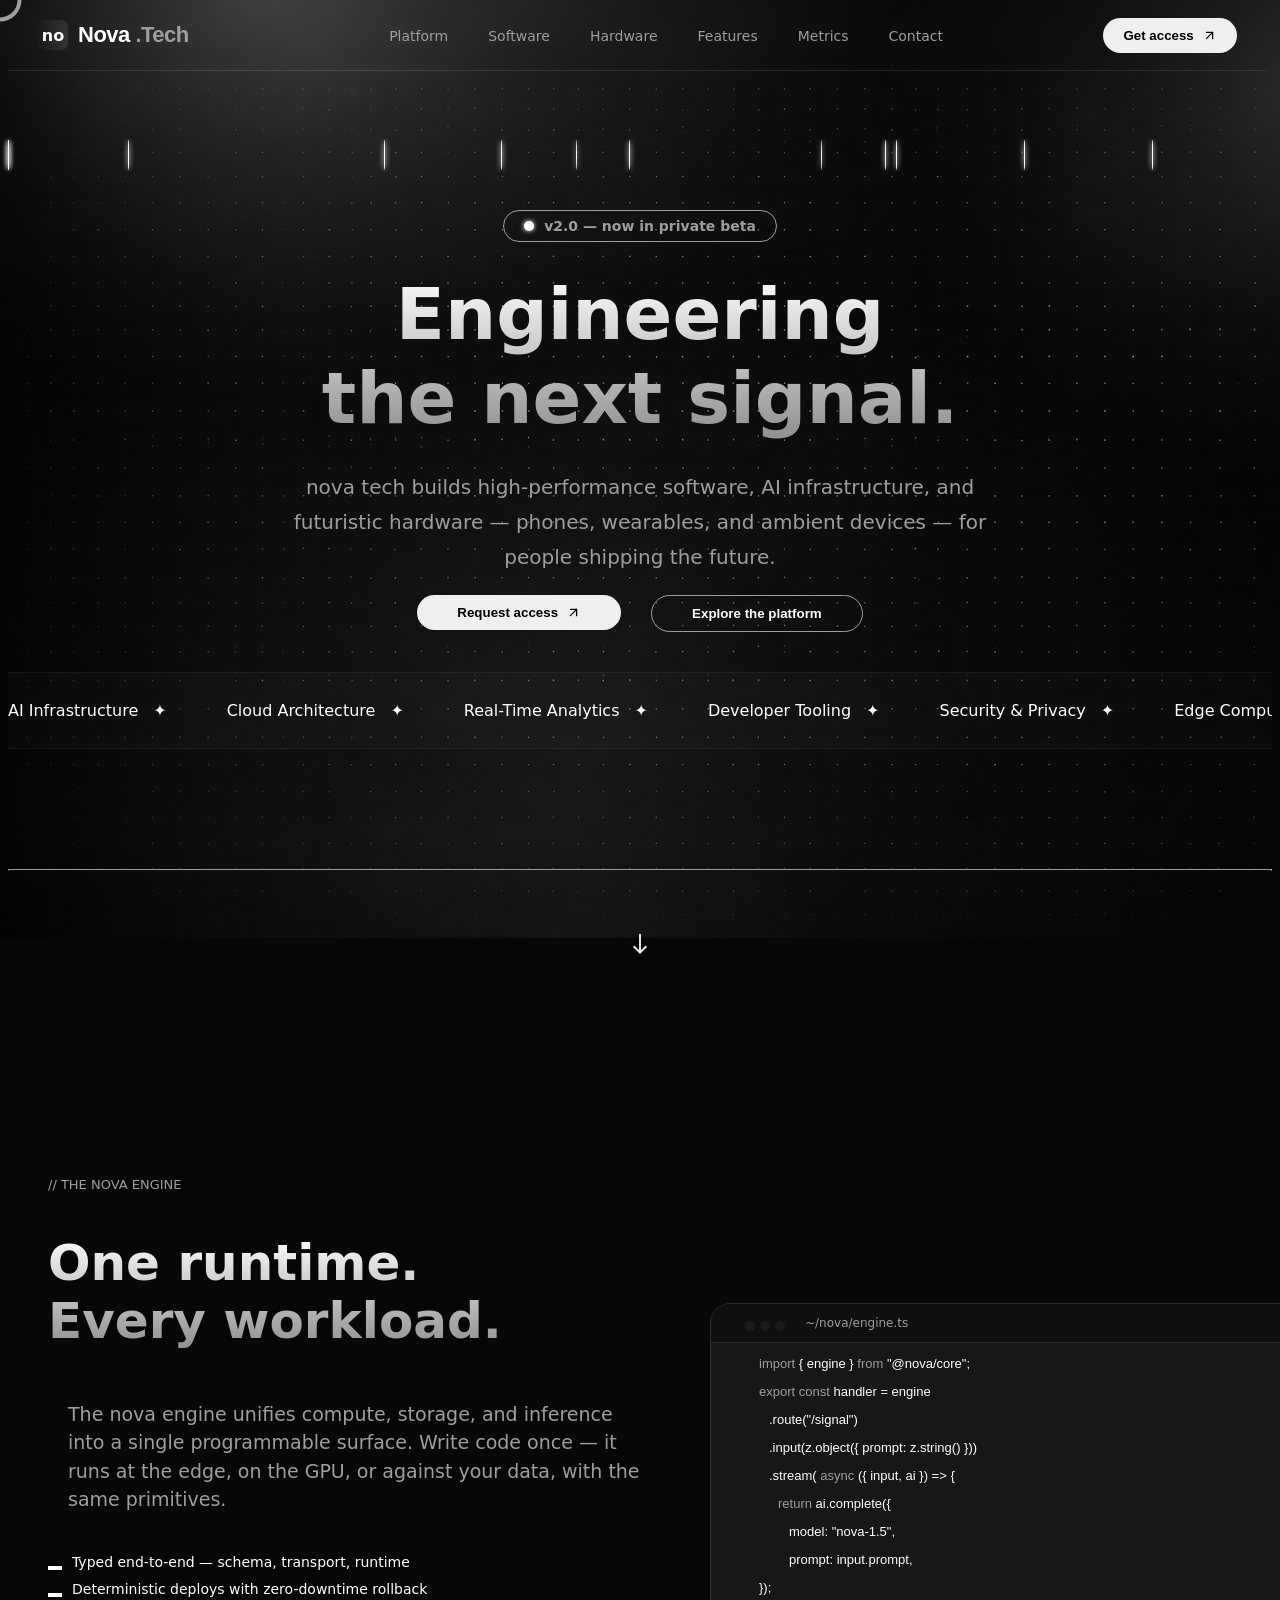
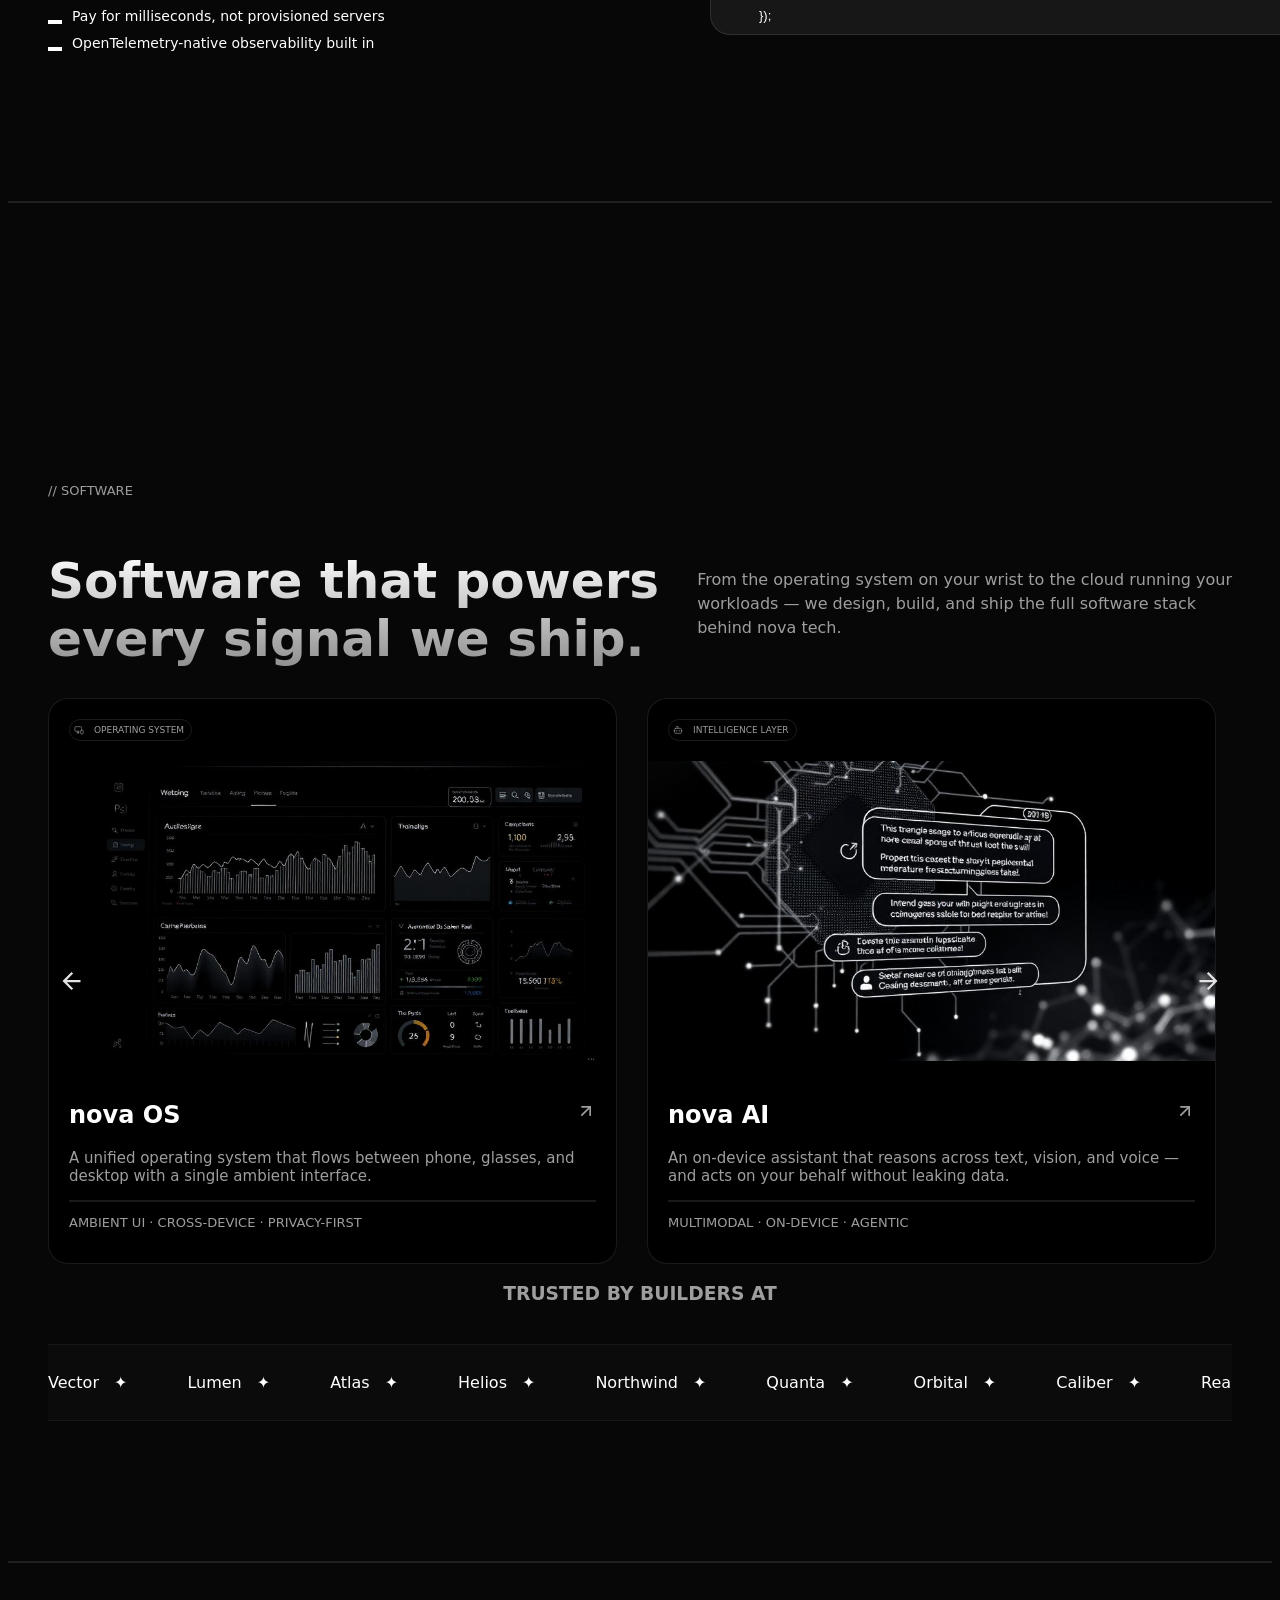
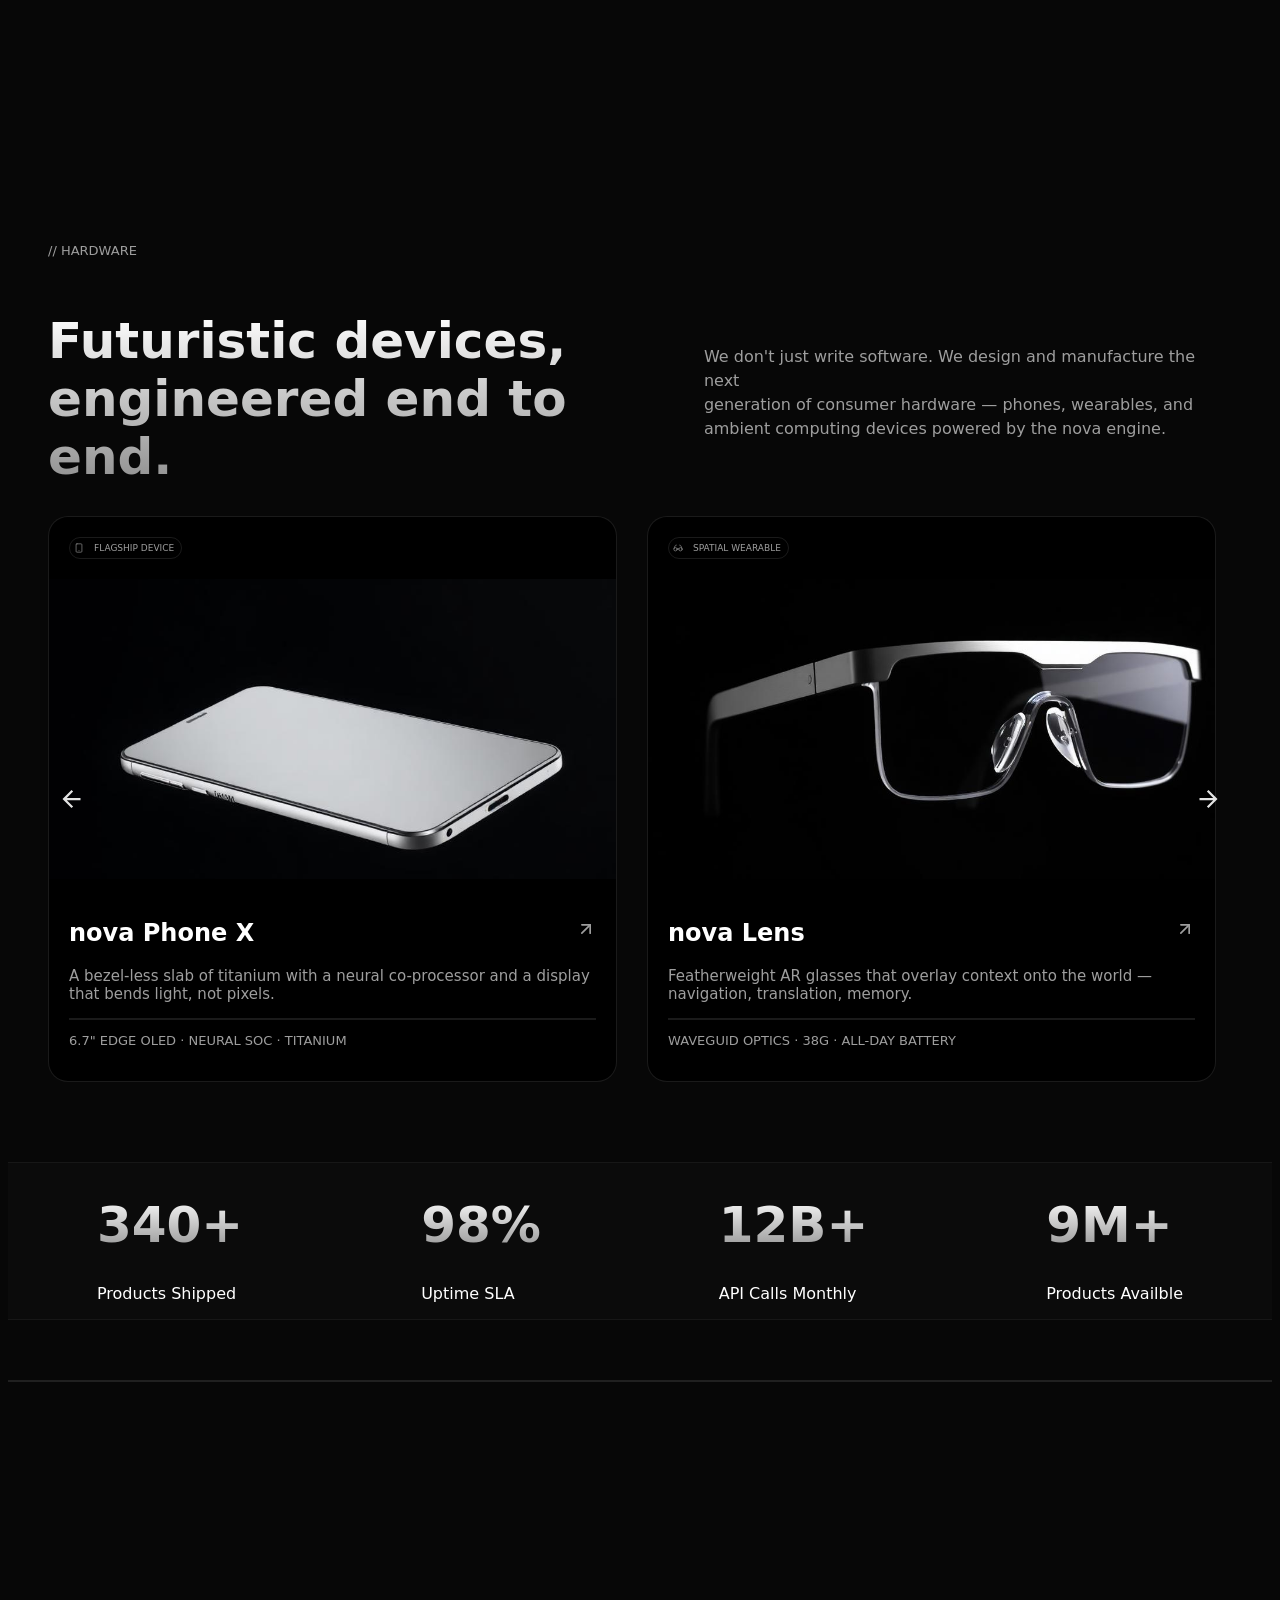
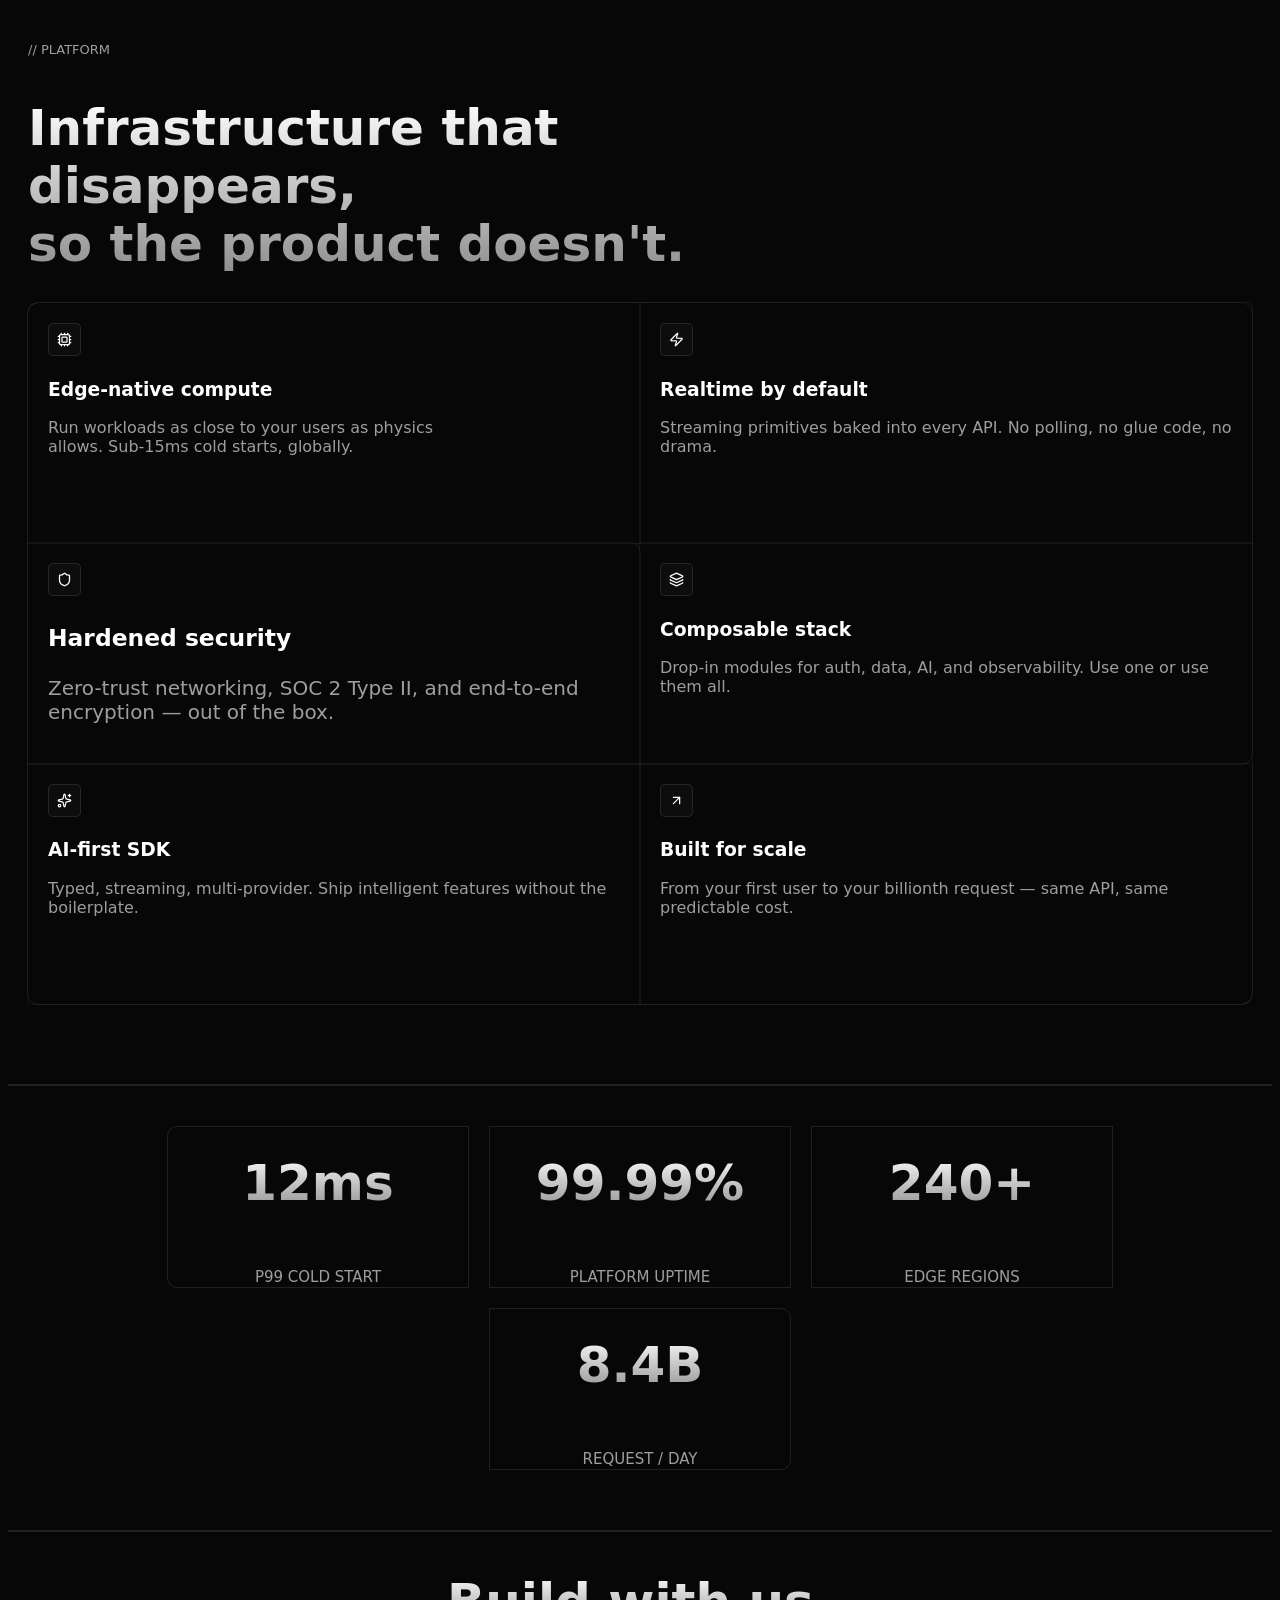
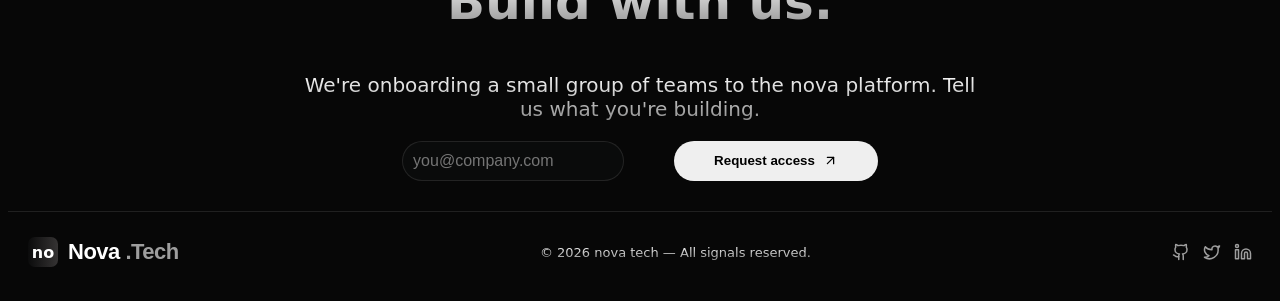
==== commit a8e49eff: "Made it more responsive" ====
--- a/index.html
+++ b/index.html
@@ -10,8 +10,8 @@
         <meta name="viewport" content="width=device-width, initial-scale=1.0">
         <meta name="description" content="NovaTech is a modern technology brand focused on innovation, creativity, and digital excellence.">
         <link rel="preconnect" href="https://fonts.googleapis.com">
-        <meta name="google-site-verification" content="ZgzQs1_gN69D9tbxH2OCRXrzdr6I82sXh_3dMn0AiDs" />
         <meta name="keywords" content="Nova tech">
+        
         <meta name="author" content="Nova-tech">
     </head>
     <body>
@@ -57,9 +57,11 @@
                 <svg xmlns="http://www.w3.org/2000/svg" width="24" height="24" viewBox="0 0 24 24" fill="none" stroke="currentColor" stroke-width="2" stroke-linecap="round" stroke-linejoin="round" class="lucide lucide-arrow-up-right h-3.5 w-3.5 transition-transform group-hover:translate-x-0.5 group-hover:-translate-y-0.5" aria-hidden="true"><path d="M7 7h10v10"></path><path d="M7 17 17 7"></path></svg>
             </button>
         </nav>
+        <div class="cursor"></div>
+        <div class="circle"></div>
         <section class="hero-section">
             <div class="intro-card">
-                <span class="circle"></span>
+                <span class="circle2"></span>
                 <p>v2.0 — now in private beta</p>
             </div>
             <div class="intro">
--- a/style.css
+++ b/style.css
@@ -1,3 +1,4 @@
+
 :root {
     --bg: #070707;
     --surface: #080c1a;
@@ -15,7 +16,8 @@
     background-repeat: no-repeat;
     overflow-x:hidden ;
     background-color: var(--bg);
-    color:var(--muted)
+    color:var(--muted);
+    cursor:none;
 }
 .logo {
     font-family: 'Syne', sans-serif;
@@ -23,6 +25,7 @@
     font-weight: 800; 
     color: #fff; 
     letter-spacing: -0.5px;
+    cursor:none;
 }
 .logo span {
     color: #9e9e9e;
@@ -42,6 +45,7 @@
     height: 70px;
     backdrop-filter: blur(10px);
     padding-left: 30px;
+    cursor:none;
 }
 
 .nav-link {
@@ -49,6 +53,7 @@
     gap:40px;
     z-index: 1000;
     position: relative;
+    cursor:none;
 }
 .nav-link li a {
     color:#9e9e9e; 
@@ -67,6 +72,7 @@
     transition: 0.4s;
     border-radius: 20px;
     font-weight: 900;
+    cursor:none;
     margin-right: 30px;
     
 }
@@ -103,17 +109,19 @@
     width:fit-content;
     height: 30px;
     margin-left: auto;
+    cursor:none;
     margin-right: auto;
     padding: 0px 20px;
     font-weight: 700;
     margin-top: 140px;
 }
-.circle {
+.circle2 {
     background-color:white;
     box-shadow:0 0 5px white;
     width: 10px;    animation-name: circle;
     height: 10px;
     border-radius: 100%;
+    cursor:none;
     margin-right: 10px;
     animation: circle 3s ease-in-out infinite;
 }
@@ -128,6 +136,7 @@
 }
 .rain {
     background-color:white;
+    cursor:none;
     box-shadow:0 0 5px white;
     width: 1px;
     height: 30px;
@@ -175,6 +184,7 @@
     text-align: center;
     background: linear-gradient(180deg, oklch(100% 0 0) 0%, oklch(65% 0 0) 100%);
     -webkit-background-clip: text;
+    cursor:none;
     background-clip: text;
     color:#0000;
     margin-top: 100px;
@@ -196,6 +206,7 @@
 }
 .cta1 {
     display:flex;
+    cursor:none;
     justify-content: center;
     gap:8px;
     align-items: center;
@@ -239,6 +250,7 @@
     border-top: 1px solid rgba(255,255,255,0.05);
     border-bottom: 1px solid rgba(255,255,255,0.05);
     background: rgba(255,255,255,0.015);
+    cursor:none;
     overflow: hidden;
     padding: 28px 0;
     margin-top: 40px;
@@ -675,7 +687,8 @@
     display: flex;
     justify-content: center;
     text-align: center;
-
+    margin-left: auto;
+    margin-right: auto;
 }
 .metrics-boxes h1 {
     font-size: 50px;
@@ -772,4 +785,61 @@
     align-items: center;
     justify-content: center;
     font-weight: 600;
+}
+.platform {
+    padding: 20px 20px 80px 20px;   
+    width: 100%;
+    overflow: hidden;
+}
+
+.platform-flex {
+    display: flex;
+    justify-content: space-between;
+    align-items: center;
+    gap: 40px;
+    width: 100%;
+    max-width: 1400px;
+    margin: 0 auto;           
+    padding: 0 20px;
+}
+.metrics-boxes {
+    display: flex;
+    justify-content: center;
+    align-items: center;
+    gap: 20px;
+    flex-wrap: wrap;
+    max-width: 1300px;
+    margin: 0 auto;
+    padding: 0 20px;
+}
+.metrics-boxes div {
+    display:flex;
+    flex-direction: column;
+    justify-content: center;
+    align-items: center;
+}
+.cursor {
+    position: fixed;
+    top:0;
+    left:-100%;
+    width:15px;
+    height:15px;
+    background-color:var(--text);
+    border-radius: 50%;
+    pointer-events: none;
+    transform: translate(-50%, -50%);
+    z-index: 1000;
+
+}
+.circle {
+    position: fixed;
+    top:0;
+    left:-100%;
+    width:35px;
+    height:35px;
+    border:4px solid #9e9e9e;
+    border-radius: 50%;
+    pointer-events: none;
+    transform: translate(-50%, -50%);
+    z-index: 1000;
 }
--- a/media.css
+++ b/media.css
@@ -1,137 +1,150 @@
-
 
 @media (max-width:1300px) {
+    .intro h1 {
+        font-size: 72px;
+    }
     .main-box {
-        height:fit-content;
-        width:100%;
-        border-radius: 10px;
-        box-shadow: 0 0 0 0.5px #ffffff1a;
-        display: grid;
         grid-template-columns: repeat(2,1fr);
-    
     }
-.first-border {
-    margin-top: 140px;
+    .first-border {
+        margin-top: 120px;
+    }
 }
-}
- @media (min-width: 0px) and (max-width: 1000px){
+@media (max-width:768px) {
+    .intro h1 {
+        font-size: 42px;
+        line-height: 1.1;
+        margin-top: 80px;
+    }
     body {
-        font-size:26px;
+        overflow-x: hidden;
+        width: 100vw;
     }
     .intro p {
-        font-size: 15px;
-    }
-    .cta1, .cta2{
-        transform: scale(1.3);
-        margin-left: 80px;
-    }
-    .img-overflow img {
-        width: 600px;
-        
+        font-size: 17px;
     }
     .cta {
-        gap:20px;
+        flex-direction: column;
+        gap:16px;
+        justify-content: center;
+    }
+    .cta1, .cta2 {
+        width:100%;
+        max-width: 320px;
+        padding: 16px 24px;
+        margin-left: auto;
+        margin-right: auto;
+    }
+    .nav-link {
+        display:none
+    }
+    nav {
         display: flex;
+        width:100%;
+        max-width: 99vw;
     }
-    .platform p {
-        font-size: 20px;
+    * {
+    padding: 0;
+    margin: 0;
+    box-sizing: border-box;
+    nav {
+        padding: 0 15px;
+        height: 75px;
     }
-    .main-box {
-        height:fit-content;
+
+    .logo {
+        font-size: 19px;
+    }
+
+    nav button {
+        padding: 9px 16px;
+        font-size: 14px;
+    }
+
+    .name-logo {
+        height: 28px;
+        width: 28px;
+        font-size: 14px;
+    }
+}
+    .platform-flex {
+        flex-direction: column;
+        text-align: center;
+    }
+    .code-box {
+        width: 95%;
+        height:auto
+    }
+    .code-box1 {
+        width: 100%;
+    }
+    .intro-flex p {
+        text-align: center;
+    }
+    .image-container {
+        width:360px;
+        padding-bottom: 20px;
+        margin-left: auto;
+        margin-right: auto;
+    }
+    .hr2 {
+        margin-bottom: 20px;
+        margin-top: 10px;
+    }
+    .img-overflow {
         width:100%;
-        border-radius: 10px;
-        box-shadow: 0 0 0 0.5px #ffffff1a;
-        display: grid;
-        grid-template-columns: repeat(1,1fr);
+        height:260px;
     }
     .intro-flex {
         flex-direction: column;
-        justify-content: left;
-        margin-right: 500px;
+        text-align: center;
     }
-    .nav-link {
-        display:none;
-        position: fixed;
+    .main-box {
+        grid-template-columns: 1fr;
     }
-    .nav {
-        display:flex;
-        position: fixed;
-        top: 0; 
-        left: 1;
-        right: 1;
-        z-index: 100;
+    .metrics-boxes {
+        flex-direction: column;
+        gap:20px;
+    }
+    .footer-flex {
+        flex-direction: column;
+        gap:25px;
+        text-align: center;
+    }
+    .wrapper2 {
+        flex-direction: column;
+        gap:35px;
+        text-align: center;
+    }
+    .platform-flex {
+        flex-direction: column;
+        gap: 50px;
+        padding: 0 15px;
+    }
+    
+    .code-box {
+        width: 100% !important;
+        max-width: 100%;
+    }
+    .metrics-boxes {
+        flex-direction: column;
+        gap: 20px;
+        padding: 0 15px;
+    }
+
+    .metrics-box-1,
+    .metrics-box,
+    .metrics-box-end {
+        width: 100%;
+        max-width: 100%;
         align-items: center;
-        width:96%;
-        justify-content: space-between;
-        border-bottom: 1px solid #ffffff1a;
-        height: 80px;
-        backdrop-filter: blur(10px);
-        padding-left: 30px;
-    }
-    .name-logo {
-        font-weight: 600;
-        font-size: 17px;
-    }
-    .main-box .box,.box2,.box-end,.box-end-start {
-        font-size: 20px;
-    }
-    .box {
-        font-size: 80px;
-    }
-     .platform-flex{
         display: flex;
         flex-direction: column;
-        gap:10px;
-    }
-    .code-box {
-        width: 95%;
-        margin-top: 2px;
-        height: 440px;
-    }
-    .software p {
-        font-size: 20px;
-    }
-    .hardware p {
-        font-size: 20px;
-    }
-    .footer .svg {
-        transform: scale(1.2);
-    }
-    .footer p {
-        font-size: 20px;
-    }
-    .code-box p {
-        font-size: 17px;
-    }
-    .code-box1 {
-        width: 99%;
-    }
-    .box3 p, .box-end-start p,.box-end p {
-        font-size: 20px;
-    }
-    .box2 p {
-        font-size: 20px;
-    }
-    .main-box svg{
-        width:30px;
-        height: 30px;
-    }
-    .platform1 {
-        float: left;
-        margin-right: 390px;
-    }
-    .platform {
-        padding: 2px;
-    }
-   .box3 p {
-        font-size: 20px;
-    }
-   .box p {
-        font-size: 20px;
+        justify-content: center;
     }
 }
- @media (min-width:1300px) {
-    .last-hr {
-        margin-top: 500px;
+@media (max-width:480px) {
+    .intro h1 {
+        font-size: 36px;
     }
 }
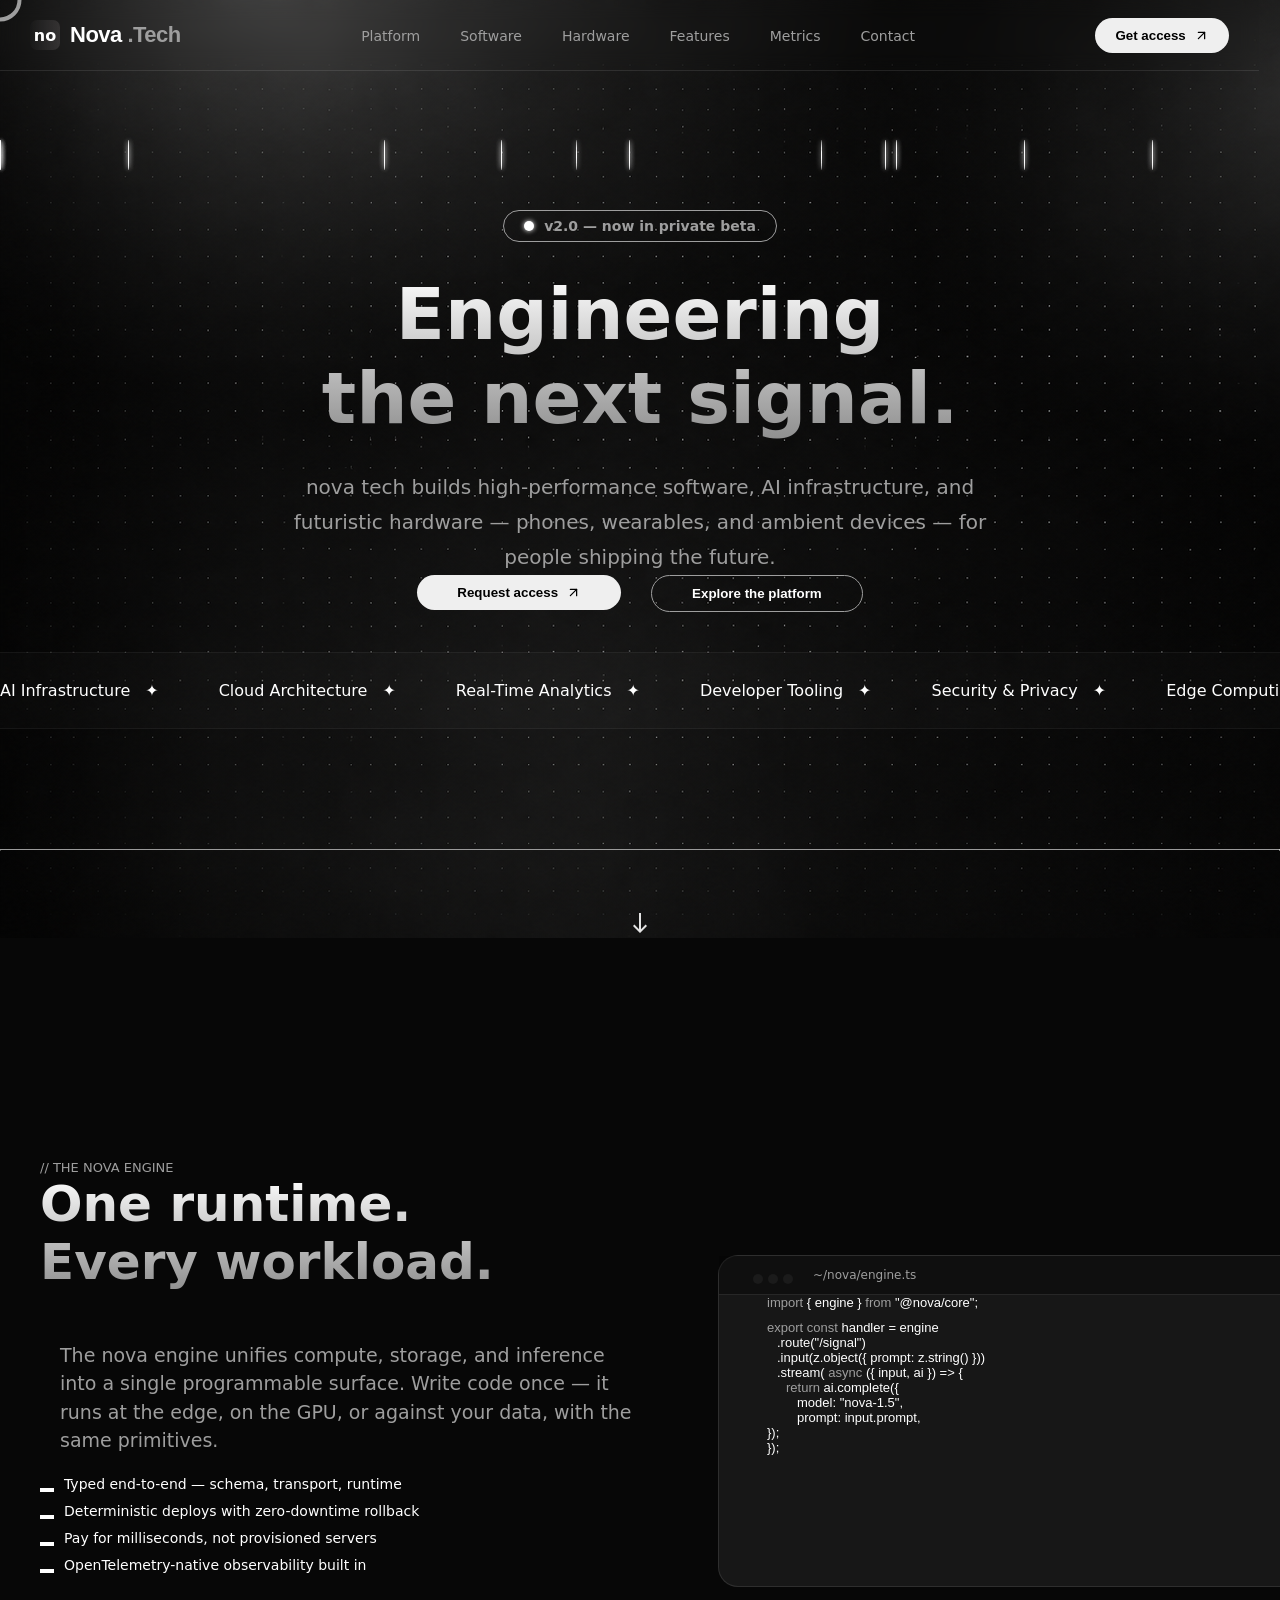
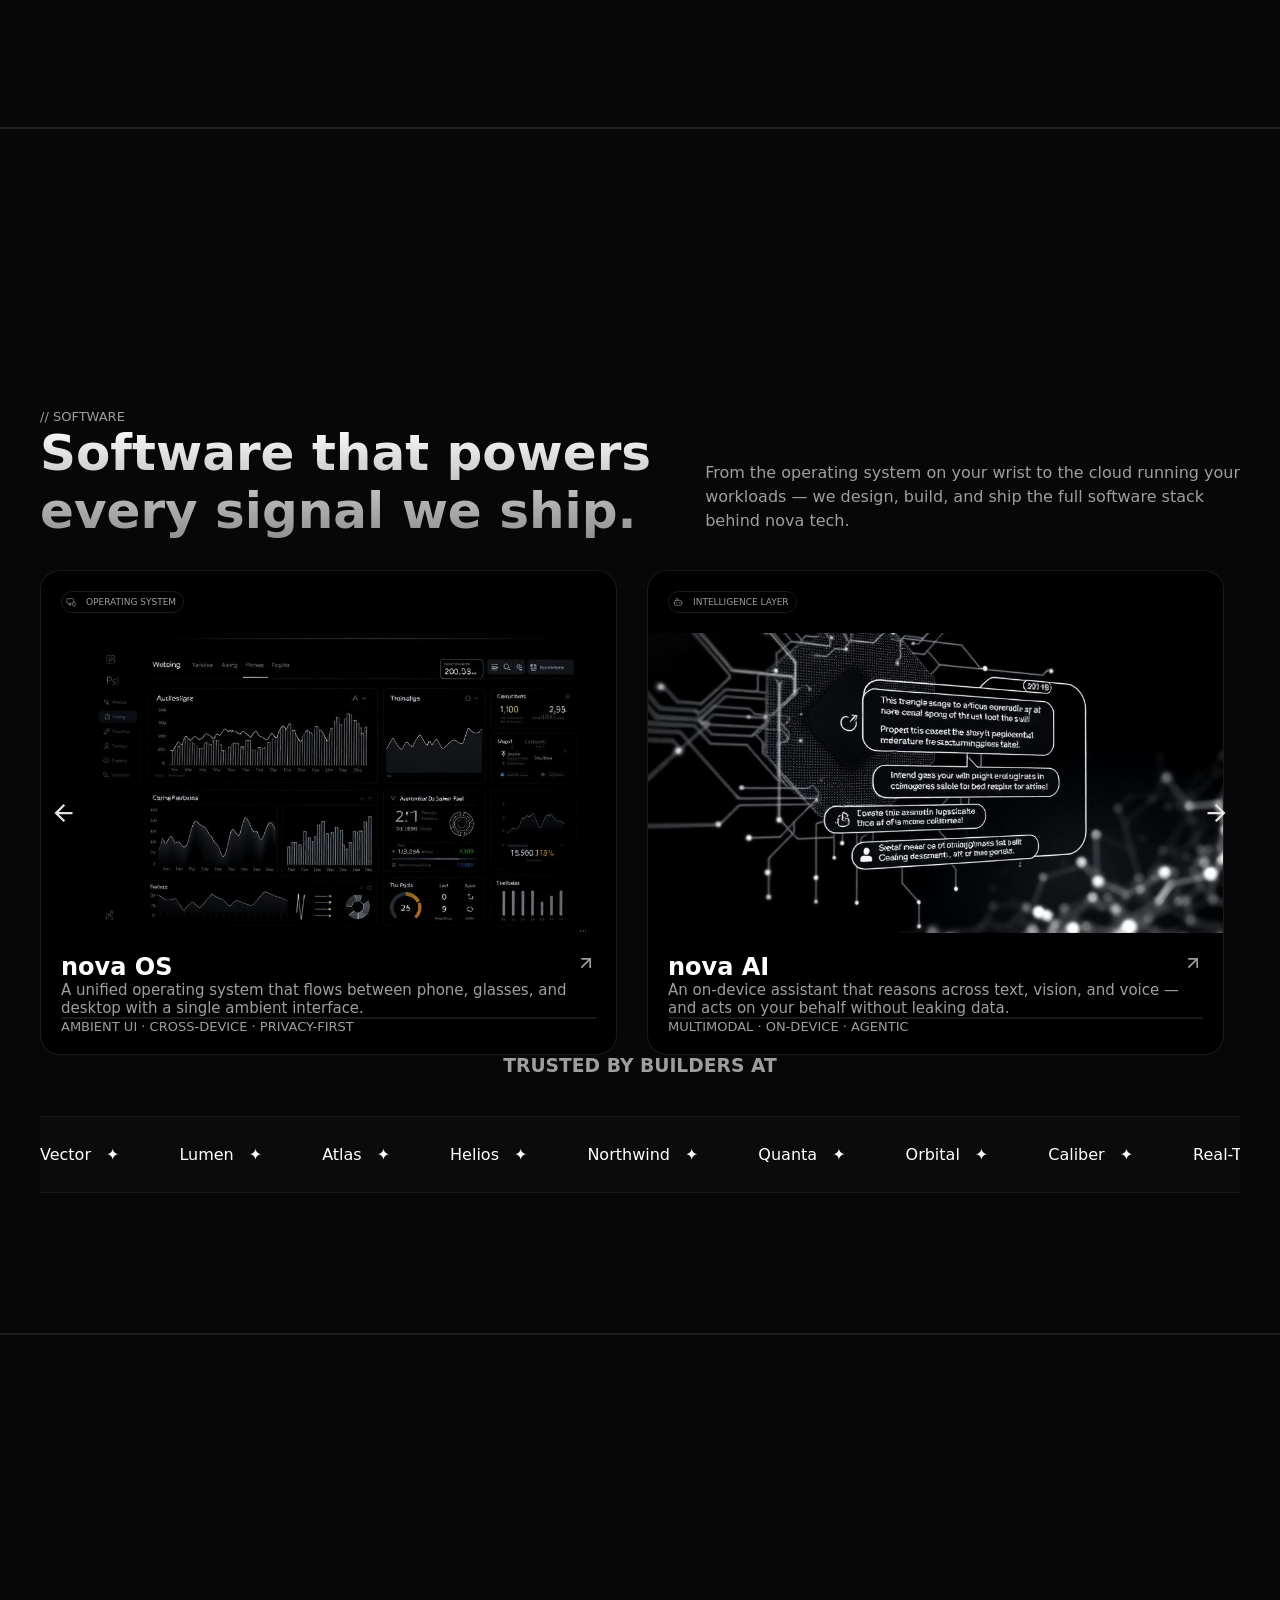
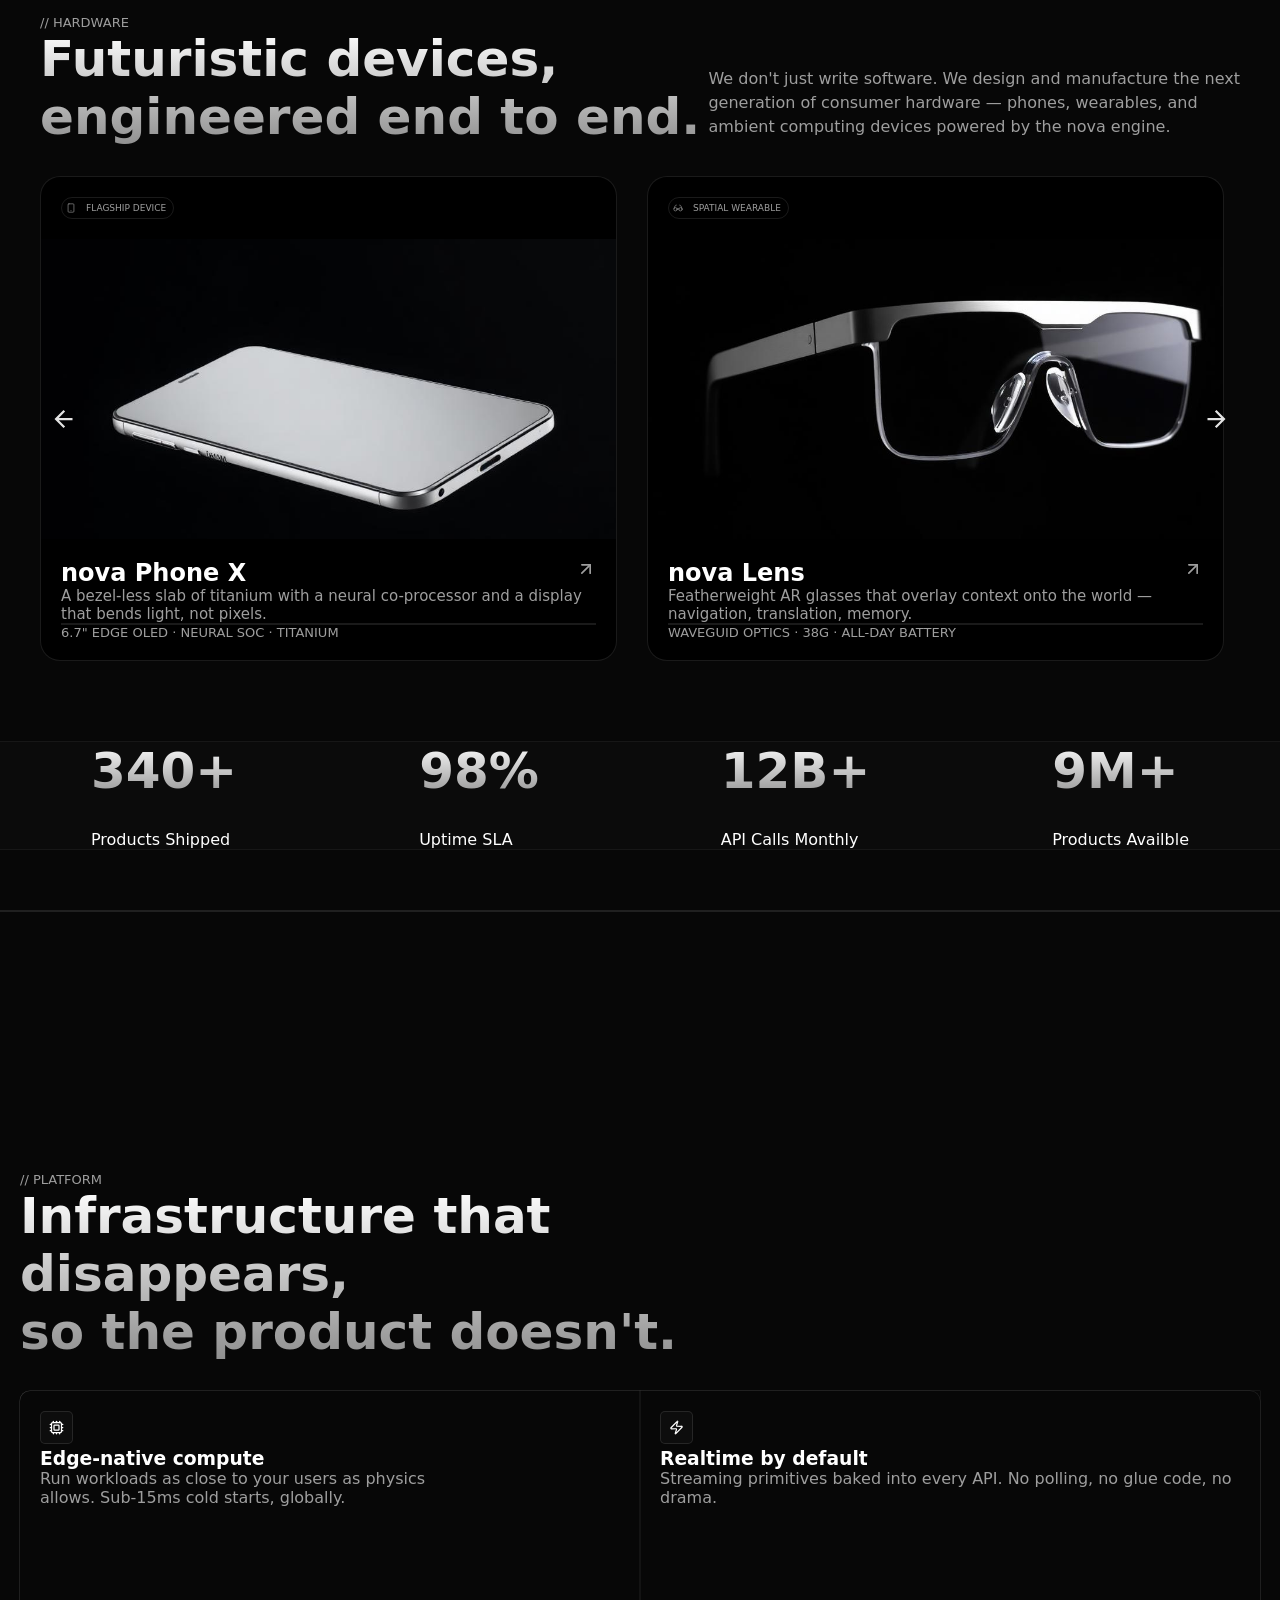
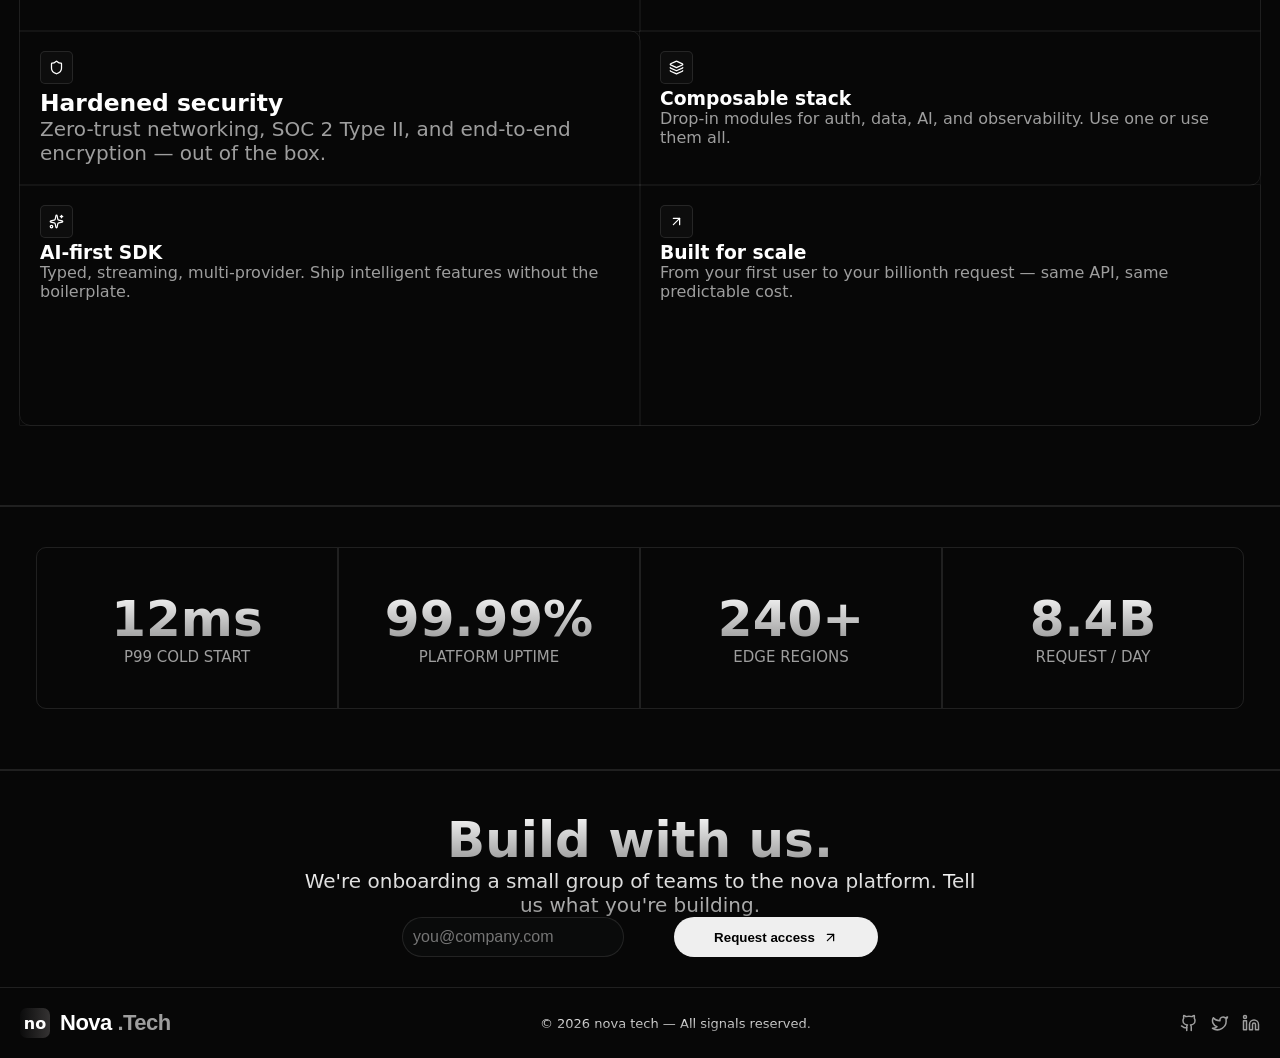
==== commit 6dc600b2: "Made a few changanges" ====
--- a/index.html
+++ b/index.html
@@ -12,7 +12,7 @@
         <link rel="preconnect" href="https://fonts.googleapis.com">
         <meta name="keywords" content="Nova tech">
         
-        <meta name="author" content="Nova-tech">
+        <meta name="author" content="Nova.tech">
     </head>
     <body>
         <div class="rain"></div>
--- a/style.css
+++ b/style.css
@@ -1,4 +1,8 @@
-
+* {
+    margin: 0;
+    padding: 0;
+
+}
 :root {
     --bg: #070707;
     --surface: #080c1a;
@@ -806,7 +810,6 @@
     display: flex;
     justify-content: center;
     align-items: center;
-    gap: 20px;
     flex-wrap: wrap;
     max-width: 1300px;
     margin: 0 auto;
--- a/media.css
+++ b/media.css
@@ -1,4 +1,16 @@
-
+@media(min-width:1900px) {
+    .software,.hardware,.features {
+        padding: 400px;
+    }
+    * {
+        margin: 0;
+        padding: 0;
+        box-sizing: border-box;
+    }
+    body {
+        overflow-x: hidden;
+    }
+}
 @media (max-width:1300px) {
     .intro h1 {
         font-size: 72px;
@@ -16,6 +28,7 @@
         line-height: 1.1;
         margin-top: 80px;
     }
+    
     body {
         overflow-x: hidden;
         width: 100vw;
@@ -81,11 +94,20 @@
     .intro-flex p {
         text-align: center;
     }
+    .intro-flex h1 {
+        text-align: center;
+    }
+    .head-intro {
+        text-align: center;
+    }
     .image-container {
-        width:360px;
+        width:500px;
         padding-bottom: 20px;
         margin-left: auto;
         margin-right: auto;
+    }
+    .features h1 {
+        text-align: center;
     }
     .hr2 {
         margin-bottom: 20px;
@@ -112,9 +134,8 @@
         text-align: center;
     }
     .wrapper2 {
-        flex-direction: column;
-        gap:35px;
         text-align: center;
+        overflow-x: h;
     }
     .platform-flex {
         flex-direction: column;
@@ -130,8 +151,15 @@
         flex-direction: column;
         gap: 20px;
         padding: 0 15px;
+        max-width: 100%;
     }
+     .last-flex .cta1 {
+        margin: 0 0 0 0;
 
+    }
+    .last-flex {
+        margin-top: 30px;
+    }
     .metrics-box-1,
     .metrics-box,
     .metrics-box-end {
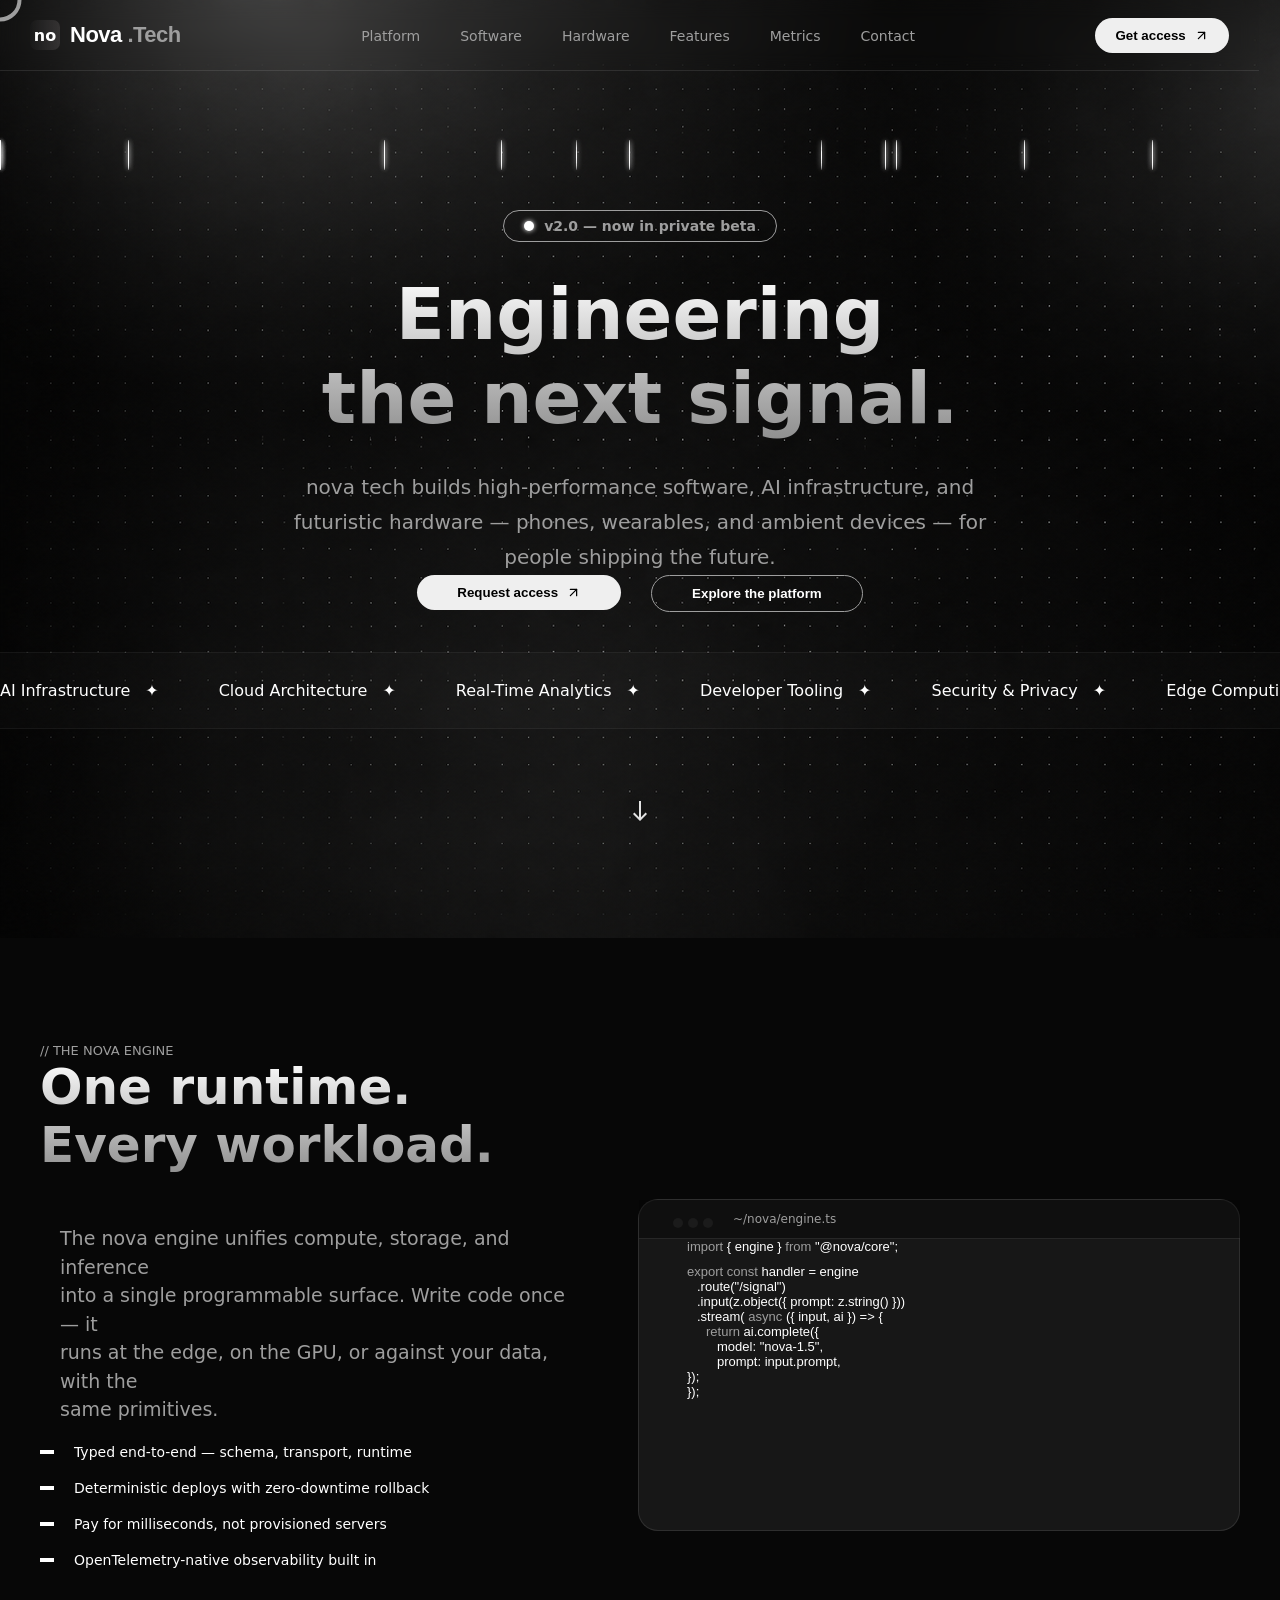
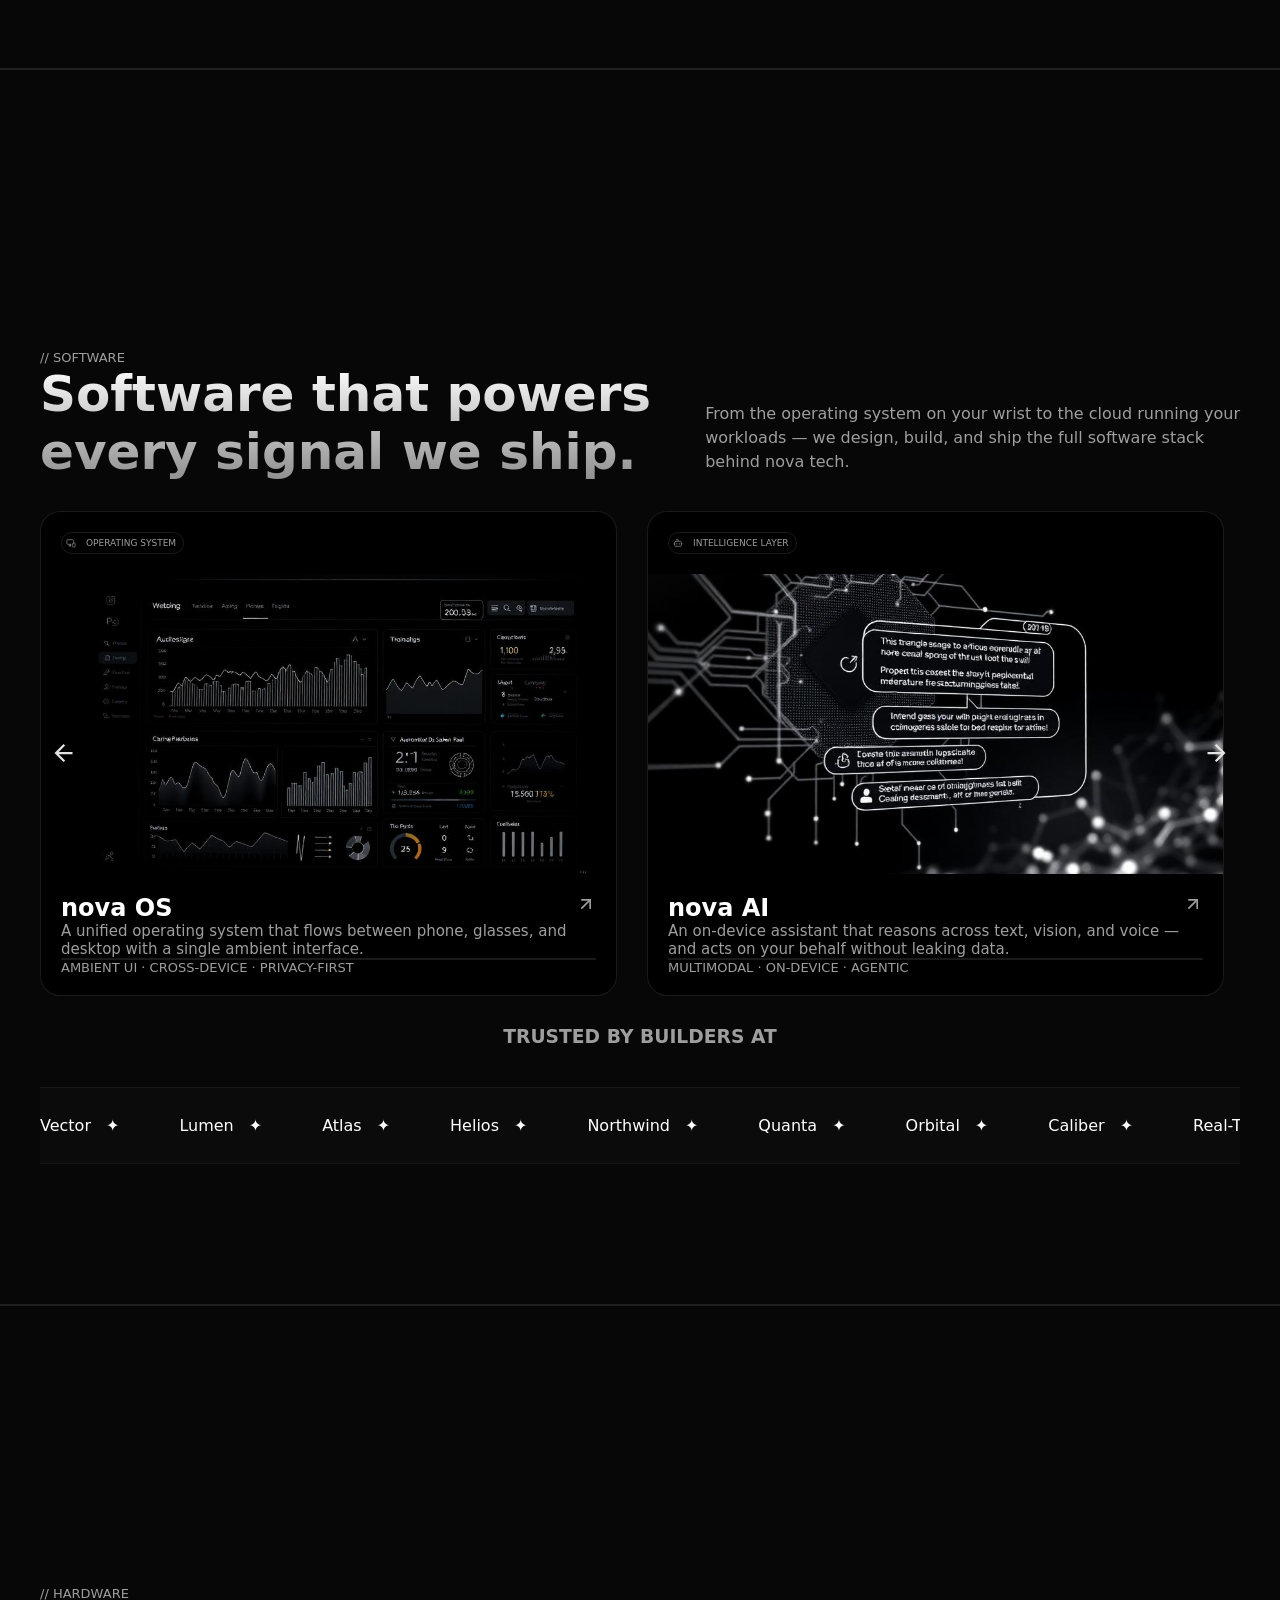
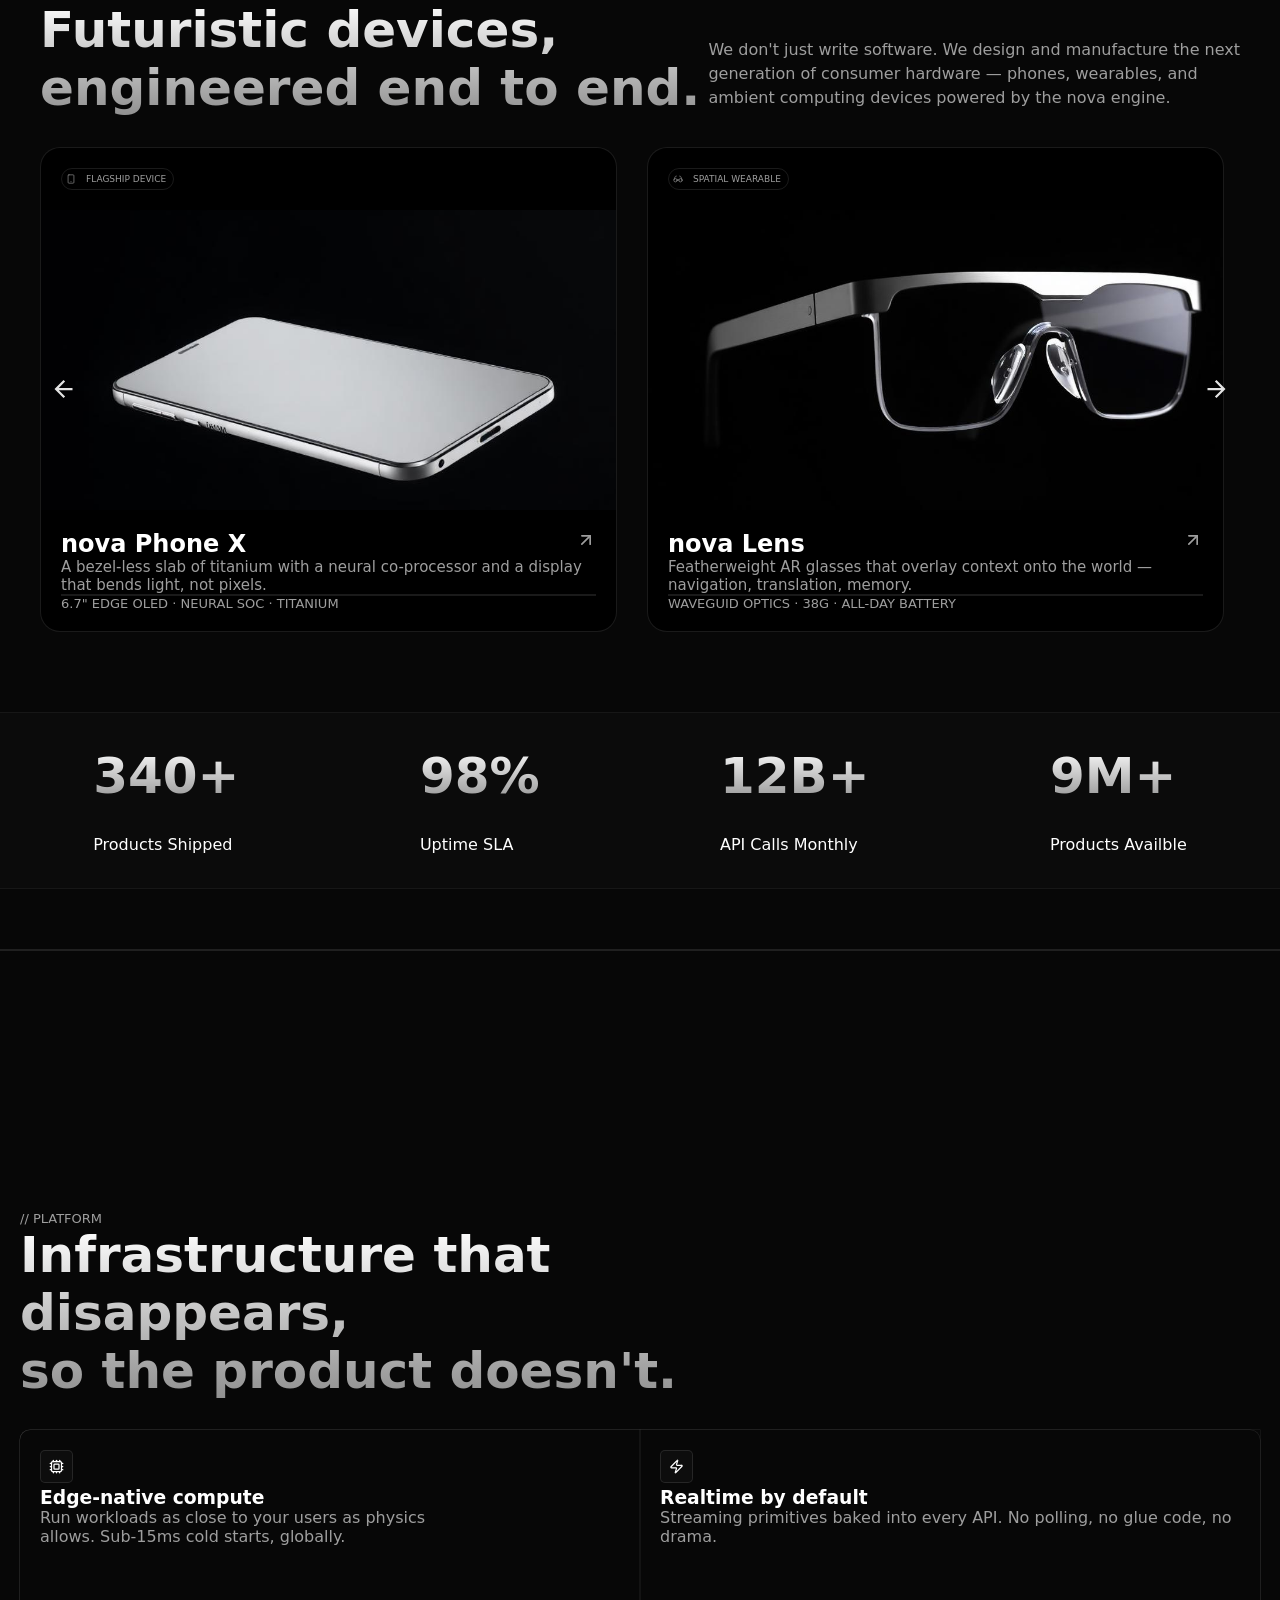
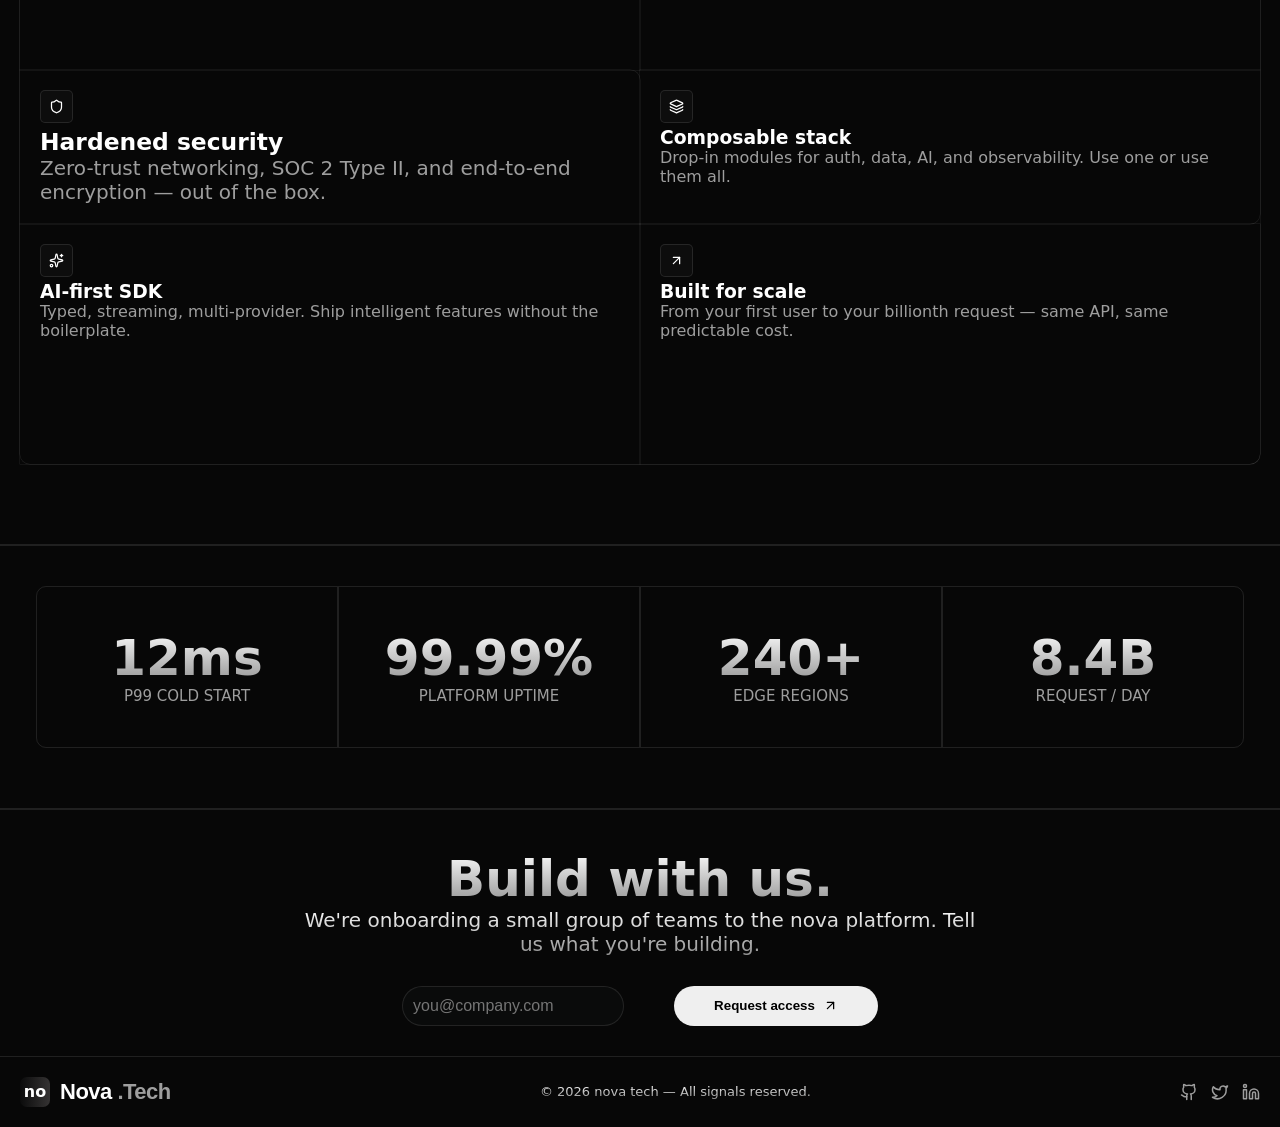
==== commit 4a7136b1: "Made a few tiny changes" ====
--- a/index.html
+++ b/index.html
@@ -10,7 +10,7 @@
         <meta name="viewport" content="width=device-width, initial-scale=1.0">
         <meta name="description" content="NovaTech is a modern technology brand focused on innovation, creativity, and digital excellence.">
         <link rel="preconnect" href="https://fonts.googleapis.com">
-        <meta name="keywords" content="Nova tech">
+        <meta name="keywords" content="Nova.tech">
         
         <meta name="author" content="Nova.tech">
     </head>
@@ -97,7 +97,6 @@
                     <div class="wrapper-item">Edge Computing <span class="msep">✦</span></div>
                 </div>
             </div>
-            <hr class="first-border">
         </section>
         <button id="down">
             <svg class="down" xmlns="http://www.w3.org/2000/svg" height="24px" viewBox="0 -960 960 960" width="24px" fill="#e3e3e3"><path d="M480-80 200-360l56-56 184 183v-647h80v647l184-184 56 57L480-80Z"/></svg>
--- a/style.css
+++ b/style.css
@@ -322,19 +322,19 @@
 .utility {
     color:var(--text);
     font-size: 14px;
-    margin-bottom: 10px;
-    margin-top: 1px;
+
+    
 }
 .rec {background-color: var(--text);
     width:14px;
     height: 4px;
-    margin-top: 3px;
+    
 }
 .p-flex {
     display:flex;
     align-items: center;
-    gap:10px;
-    
+    gap:20px;
+    margin-bottom: 20px;
 }
 .code-box {
     height:330px;
@@ -553,6 +553,7 @@
 }
 .users {
     text-align: center;
+    margin-top: 30px;
 }
 .wrapper2 h1{
     font-size: 50px;
@@ -572,7 +573,7 @@
     border-bottom: 1px solid rgba(255,255,255,0.05);
     background: rgba(255,255,255,0.015);
     overflow: hidden;
-    padding: 34px 3;
+    padding: 34px 3px;
     margin-top: 40px;
     display: flex;
     justify-content: space-around;
@@ -729,6 +730,7 @@
     gap:50px;
     justify-content: center;
     margin-bottom: 30px;
+    margin-top: 30px;
 }
  a {
     text-decoration: none;
@@ -790,18 +792,12 @@
     justify-content: center;
     font-weight: 600;
 }
-.platform {
-    padding: 20px 20px 80px 20px;   
-    width: 100%;
-    overflow: hidden;
-}
 
 .platform-flex {
     display: flex;
     justify-content: space-between;
     align-items: center;
     gap: 40px;
-    width: 100%;
     max-width: 1400px;
     margin: 0 auto;           
     padding: 0 20px;
--- a/media.css
+++ b/media.css
@@ -82,7 +82,7 @@
 }
     .platform-flex {
         flex-direction: column;
-        text-align: center;
+
     }
     .code-box {
         width: 95%;
@@ -101,7 +101,7 @@
         text-align: center;
     }
     .image-container {
-        width:500px;
+        width:340px;
         padding-bottom: 20px;
         margin-left: auto;
         margin-right: auto;
@@ -135,7 +135,12 @@
     }
     .wrapper2 {
         text-align: center;
-        overflow-x: h;
+        overflow-x: hidden;
+        flex-direction: column;
+        width: 400px;
+        margin-left: auto;
+        margin-right: auto;
+        border-radius: 7px;
     }
     .platform-flex {
         flex-direction: column;
@@ -147,6 +152,11 @@
         width: 100% !important;
         max-width: 100%;
     }
+     .last-flex input{
+        width: 300px;
+        margin-left: auto;
+        margin-right: auto;
+     }
     .metrics-boxes {
         flex-direction: column;
         gap: 20px;
@@ -155,11 +165,21 @@
     }
      .last-flex .cta1 {
         margin: 0 0 0 0;
-
+        margin-left: auto;
+        margin-right: auto;
+    }
+    .contact p {
+        width: 200px;
+        text-align: center;
+        margin-left: auto;
+        margin-right: auto;
     }
     .last-flex {
         margin-top: 30px;
+        flex-direction: column;
+        justify-content: center;
     }
+
     .metrics-box-1,
     .metrics-box,
     .metrics-box-end {
